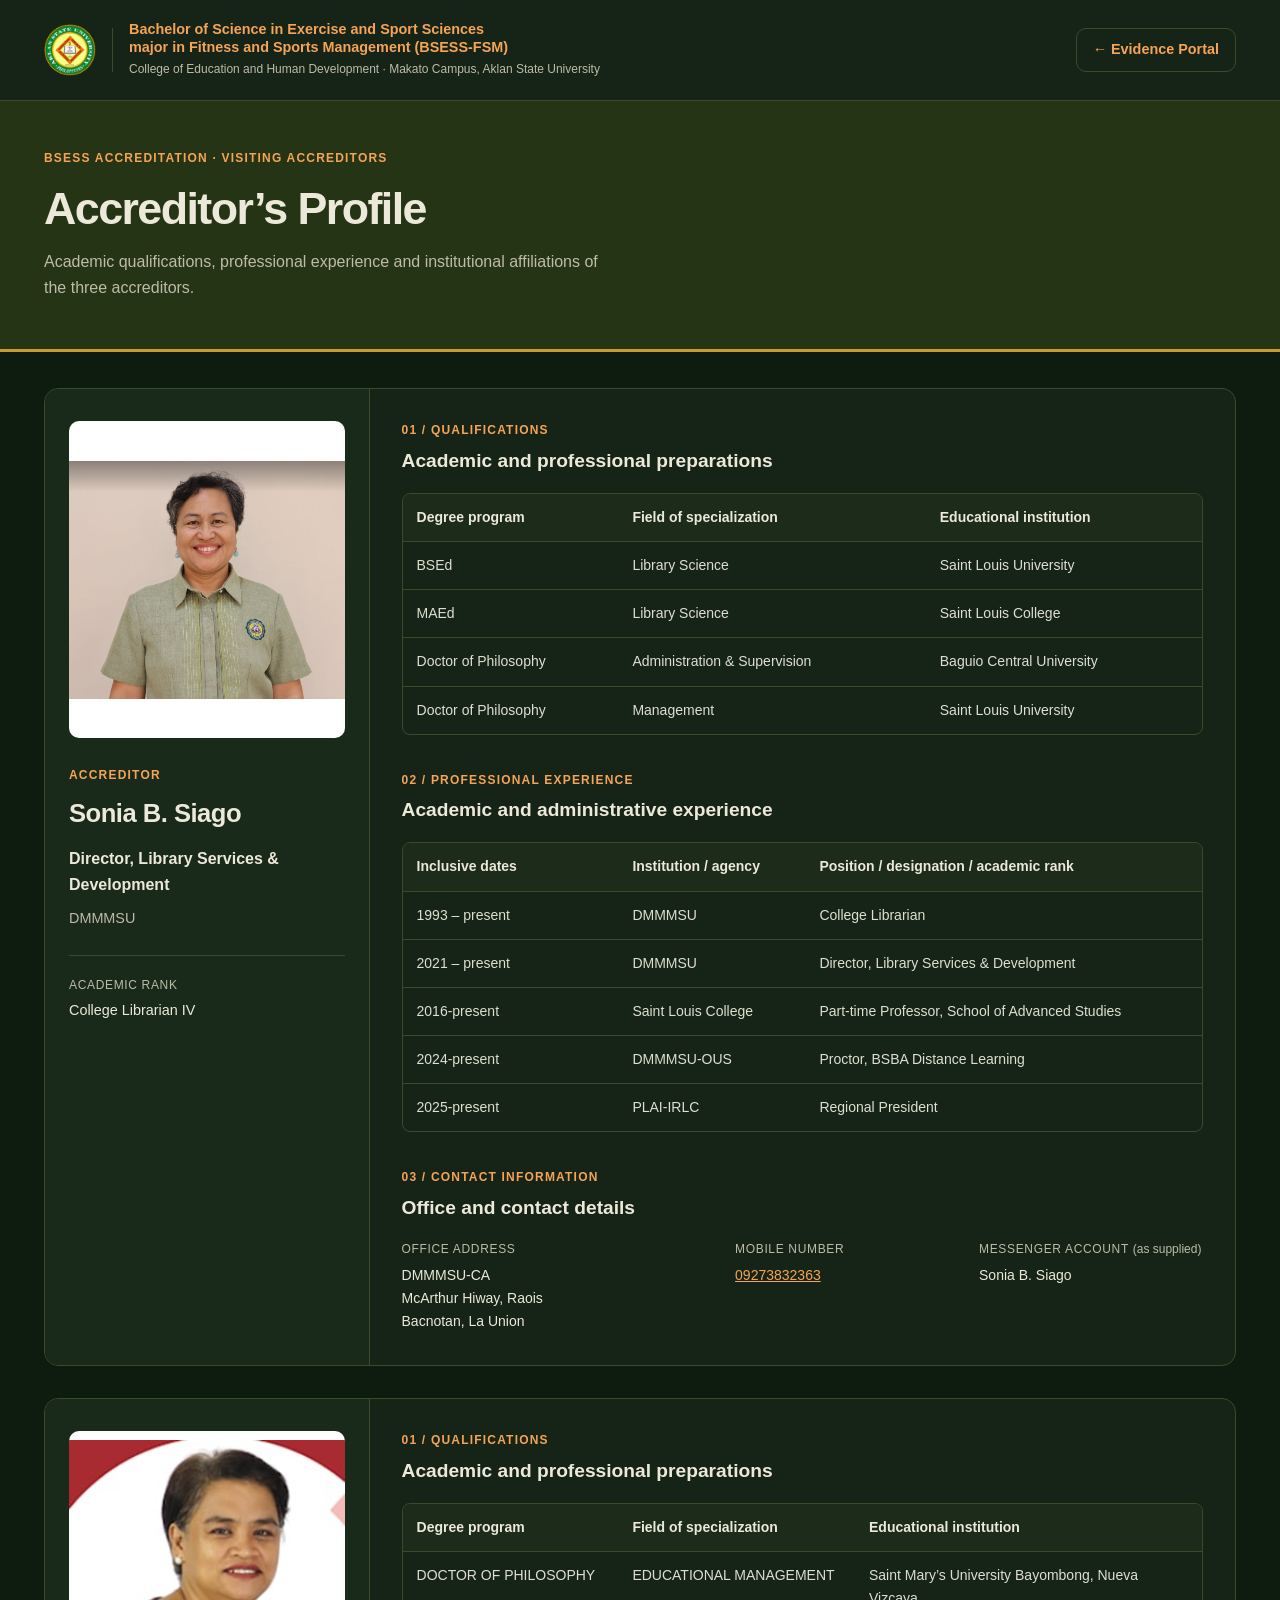
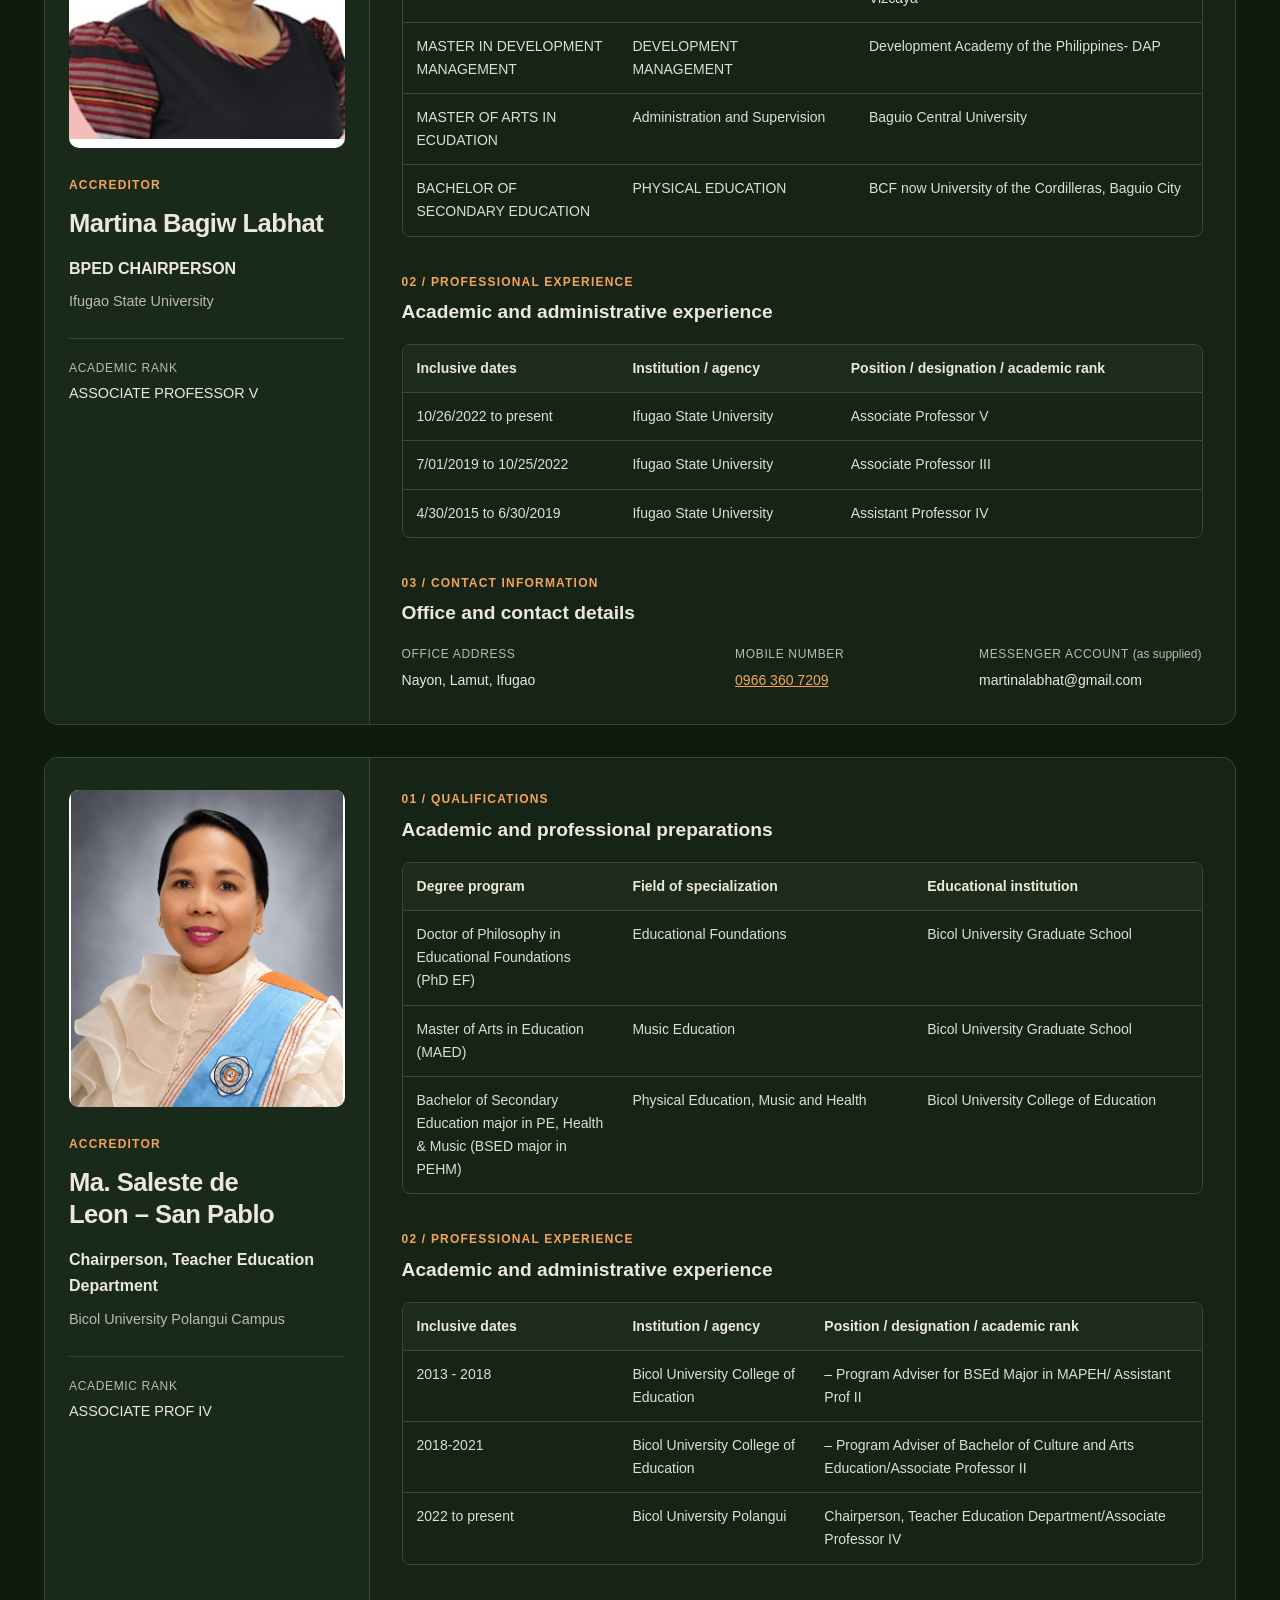
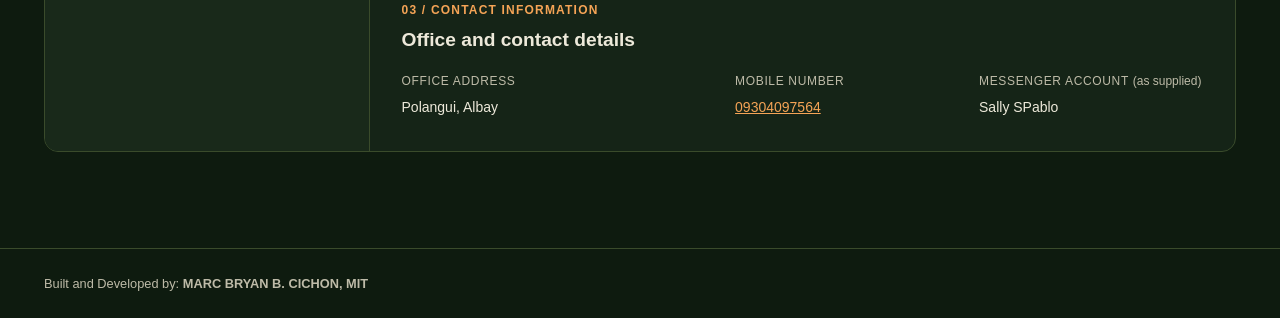
==== accreditors-profile.html @ 6122587c "Added Links and Accreditor's Profile" ====
<!doctype html>
<html lang="en"><head><meta charset="utf-8"><meta name="viewport" content="width=device-width,initial-scale=1"><meta name="color-scheme" content="dark"><meta name="theme-color" content="#152417"><title>Accreditor’s Profile | BSESS Accreditation</title><meta name="description" content="Profiles, qualifications and professional experience of the three accreditors for the BSESS accreditation visit."><style>
:root{color-scheme:dark;--bg:#0e1b0f;--surface:#152417;--surface-2:#1c2b1a;--ink:#ede9da;--muted:#bebba8;--line:#3a4b2b;--orange:#f5a456;--orange-button:#e16a14;--gold:#c99a2e;--radius:14px;--body:'Segoe UI',Arial,sans-serif}
*{box-sizing:border-box}html{scroll-behavior:smooth;scroll-padding-top:24px}body{margin:0;background:var(--bg);color:var(--ink);font-family:var(--body);font-size:16px;line-height:1.65}a{color:var(--orange)}h1,h2,h3,p{margin-top:0}h1,h2,h3{line-height:1.25;text-wrap:balance}img{display:block;max-width:100%}.wrap{width:min(1240px,100%);padding-inline:24px;margin-inline:auto}.skip-link{position:absolute;top:0;left:16px;transform:translateY(-150%);background:var(--surface);padding:12px;z-index:2}.skip-link:focus{transform:none}:focus-visible{outline:3px solid var(--orange);outline-offset:4px}.masthead{background:var(--surface);border-bottom:1px solid var(--line)}.masthead .wrap{padding-block:20px;display:flex;align-items:center;justify-content:space-between;gap:24px}.brand-lockup{display:flex;align-items:center;gap:16px;min-width:0}.brand-lockup picture{display:block;flex:0 0 52px;width:52px;height:52px}.brand-lockup picture img{width:100%;height:100%;object-fit:contain}.divider{height:44px;width:1px;background:var(--line);flex-shrink:0}.brand-text h2{font-size:.9rem;color:var(--orange);margin:0 0 4px;max-width:70ch}.brand-text p{font-size:.75rem;color:var(--muted);margin:0}.masthead-actions{flex-shrink:0}.back{display:inline-flex;align-items:center;min-height:44px;padding:8px 16px;border:1px solid var(--line);border-radius:10px;font-size:.9rem;font-weight:600;text-decoration:none}.back:hover{background:var(--surface-2)}.hero{background:#263416;border-bottom:3px solid var(--gold)}.hero .wrap{padding-block:48px}.eyebrow,.section-index{font-size:.75rem;font-weight:700;letter-spacing:.1em;text-transform:uppercase;color:var(--orange);margin-bottom:12px}h1{font-size:clamp(2rem,4vw,2.8rem);letter-spacing:-.035em;margin-bottom:12px}.hero-description{color:var(--muted);max-width:65ch;margin-bottom:0}.profile-nav{display:flex;gap:12px;flex-wrap:wrap;margin-top:28px}.profile-nav a{display:flex;align-items:center;min-height:44px;padding:8px 16px;border:1px solid #67714b;border-radius:8px;color:var(--ink);text-decoration:none;font-size:.875rem}.profile-nav a:hover{border-color:var(--orange);background:var(--surface)}.directory{padding-block:36px 64px}.accreditor{display:grid;grid-template-columns:minmax(220px, .9fr) minmax(0,2.4fr);gap:0;background:var(--surface);border:1px solid var(--line);border-radius:var(--radius);overflow:hidden;margin-bottom:32px;scroll-margin-top:24px}.identity{padding:32px 24px;background:#19291a;border-right:1px solid var(--line)}.portrait{width:100%;height:auto;aspect-ratio:4/4.6;object-fit:contain;object-position:center;background:#fff;border-radius:10px;margin-bottom:28px}.identity h2{font-size:clamp(1.4rem,2vw,1.8rem);letter-spacing:-.02em;margin-bottom:16px}.position{font-size:1rem;font-weight:600;margin-bottom:8px}.institution{font-size:.9rem;color:var(--muted);margin-bottom:24px}dl{margin:0}dt{font-size:.75rem;text-transform:uppercase;letter-spacing:.055em;color:var(--muted);margin-bottom:4px}dd{margin:0;overflow-wrap:anywhere}.rank{border-top:1px solid var(--line);padding-top:20px}.rank dd{font-size:.9rem}.credentials{padding:32px;min-width:0}.credentials section+section{margin-top:36px}.credentials h3{font-size:1.2rem;margin-bottom:20px}.section-index{font-size:.75rem;margin-bottom:8px}.table-scroll{overflow:auto;border:1px solid var(--line);border-radius:8px}table{border-collapse:collapse;width:100%;font-size:.875rem;min-width:460px}th{text-align:left;background:var(--surface-2);font-weight:600;color:var(--ink)}td,th{padding:12px 14px;vertical-align:top;border-bottom:1px solid var(--line)}tbody tr:last-child td{border-bottom:0}td{color:#dfdfd0}th:first-child{width:27%}.contact dl{display:grid;grid-template-columns:1.4fr 1fr 1fr;gap:20px}.contact dd{font-size:.875rem}.muted{font-size:.75rem;text-transform:none;letter-spacing:normal}.page-footer{border-top:1px solid var(--line);padding-block:24px;color:var(--muted);font-size:.8rem}.page-footer p{margin:0}
@media(max-width:900px){.masthead .wrap{flex-wrap:wrap}.accreditor{grid-template-columns:minmax(200px,.9fr) minmax(0,1.6fr)}.credentials{padding:24px}.contact dl{grid-template-columns:1fr}.identity{padding:24px 20px}}
@media(max-width:650px){.wrap{padding-inline:16px}.brand-lockup{gap:10px}.brand-text h2{font-size:.8rem}.hero .wrap{padding-block:32px}.profile-nav{display:grid;grid-template-columns:1fr}.accreditor{grid-template-columns:1fr}.identity{border-right:none;border-bottom:1px solid var(--line);padding:24px}.portrait{max-width:260px;margin-inline:auto;aspect-ratio:1/1.1}.credentials{padding:24px 16px}.directory{padding-top:24px}.contact dl{gap:16px}}
@media(prefers-reduced-motion:reduce){html{scroll-behavior:auto}}
@media print{body{background:#fff;color:#111}.masthead,.profile-nav,.skip-link{display:none}.hero{background:none;color:#111}.hero-description,.eyebrow,.section-index,dt{color:#444}.accreditor{display:block;background:#fff;border:1px solid #aaa;break-before:page}.identity{background:#fff;color:#111;border:none}.portrait{width:160px;margin-inline:0}.position,.institution,.rank dd,td,th{color:#111}th{background:#eee}.credentials{padding:20px}.table-scroll{overflow:visible}table{min-width:0}.contact dl{display:block}.hero .wrap{padding-block:20px}.directory{padding-top:0}.page-footer{color:#444}}
</style></head><body><a class="skip-link" href="#main-content">Skip to profiles</a><header class="masthead">
  <div class="wrap">
    <div class="brand-lockup">
      <!-- ASU seal — vector mark, fixed aspect, never stretched, no colour filter -->
      <picture>
  <img src="assets/img/asu-seal-208.png"
       alt="Official seal of Aklan State University"
       width="52" height="52"
       fetchpriority="high" decoding="async">
</picture>
      <span class="divider" aria-hidden="true"></span>
      <div class="brand-text">
        <h2>Bachelor of Science in Exercise and Sport Sciences major in Fitness and Sports Management (BSESS-FSM)</h2>
        <p>College of Education and Human Development · Makato Campus, Aklan State University</p>
      </div>
    </div>
    <div class="masthead-actions"><a class="back" href="./bsess.html">← Evidence Portal</a></div>
  </div>
</header>

<main id="main-content"><section class="hero" aria-labelledby="page-title"><div class="wrap"><p class="eyebrow">BSESS Accreditation · Visiting Accreditors</p><h1 id="page-title">Accreditor’s Profile</h1><p class="hero-description">Academic qualifications, professional experience and institutional affiliations of the three accreditors.</p></nav></div></section><div class="directory wrap"><article class="accreditor" id="sonia-siago" aria-labelledby="sonia-siago-name">
  <aside class="identity">
    <img class="portrait" src="[data-uri]" alt="Sonia B. Siago" width="931" height="803" loading="lazy" decoding="async">
    <p class="eyebrow">Accreditor</p><h2 id="sonia-siago-name">Sonia B. Siago</h2>
    <p class="position">Director, Library Services &amp; Development</p><p class="institution">DMMMSU</p>
    <dl class="rank"><dt>Academic rank</dt><dd>College Librarian IV</dd></dl>
  </aside>
  <div class="credentials">
    <section aria-labelledby="sonia-siago-education"><p class="section-index">01 / Qualifications</p><h3 id="sonia-siago-education">Academic and professional preparations</h3><div class="table-scroll" tabindex="0" role="region" aria-label="Degree program table"><table><thead><tr><th scope="col">Degree program</th><th scope="col">Field of specialization</th><th scope="col">Educational institution</th></tr></thead><tbody><tr><td>BSEd</td><td>Library Science</td><td>Saint Louis University</td></tr><tr><td>MAEd</td><td>Library Science</td><td>Saint Louis College</td></tr><tr><td>Doctor of Philosophy</td><td>Administration &amp; Supervision</td><td>Baguio Central University</td></tr><tr><td>Doctor of Philosophy</td><td>Management</td><td>Saint Louis University</td></tr></tbody></table></div></section>
    <section aria-labelledby="sonia-siago-experience"><p class="section-index">02 / Professional experience</p><h3 id="sonia-siago-experience">Academic and administrative experience</h3><div class="table-scroll" tabindex="0" role="region" aria-label="Inclusive dates table"><table><thead><tr><th scope="col">Inclusive dates</th><th scope="col">Institution / agency</th><th scope="col">Position / designation / academic rank</th></tr></thead><tbody><tr><td>1993 – present</td><td>DMMMSU</td><td>College Librarian</td></tr><tr><td>2021 – present</td><td>DMMMSU</td><td>Director, Library Services &amp; Development</td></tr><tr><td>2016-present</td><td>Saint Louis College</td><td>Part-time Professor, School of Advanced Studies</td></tr><tr><td>2024-present</td><td>DMMMSU-OUS</td><td>Proctor, BSBA Distance Learning</td></tr><tr><td>2025-present</td><td>PLAI-IRLC</td><td>Regional President</td></tr></tbody></table></div></section>
    <section class="contact" aria-labelledby="sonia-siago-contact"><p class="section-index">03 / Contact information</p><h3 id="sonia-siago-contact">Office and contact details</h3>
      <dl><div><dt>Office address</dt><dd>DMMMSU-CA<br>McArthur Hiway, Raois<br>Bacnotan, La Union</dd></div><div><dt>Mobile number</dt><dd><a href="tel:09273832363">09273832363</a></dd></div><div><dt>Messenger account <span class="muted">(as supplied)</span></dt><dd>Sonia B. Siago</dd></div></dl>
    </section>
  </div>
</article>
<article class="accreditor" id="martina-labhat" aria-labelledby="martina-labhat-name">
  <aside class="identity">
    <img class="portrait" src="[data-uri]" alt="Martina Bagiw Labhat" width="259" height="281" loading="lazy" decoding="async">
    <p class="eyebrow">Accreditor</p><h2 id="martina-labhat-name">Martina Bagiw Labhat</h2>
    <p class="position">BPED CHAIRPERSON</p><p class="institution">Ifugao State University</p>
    <dl class="rank"><dt>Academic rank</dt><dd>ASSOCIATE PROFESSOR V</dd></dl>
  </aside>
  <div class="credentials">
    <section aria-labelledby="martina-labhat-education"><p class="section-index">01 / Qualifications</p><h3 id="martina-labhat-education">Academic and professional preparations</h3><div class="table-scroll" tabindex="0" role="region" aria-label="Degree program table"><table><thead><tr><th scope="col">Degree program</th><th scope="col">Field of specialization</th><th scope="col">Educational institution</th></tr></thead><tbody><tr><td>DOCTOR OF PHILOSOPHY</td><td>EDUCATIONAL MANAGEMENT</td><td>Saint Mary’s University Bayombong, Nueva Vizcaya</td></tr><tr><td>MASTER IN DEVELOPMENT MANAGEMENT</td><td>DEVELOPMENT MANAGEMENT</td><td>Development Academy of the Philippines- DAP</td></tr><tr><td>MASTER OF ARTS IN ECUDATION</td><td>Administration and Supervision</td><td>Baguio Central University</td></tr><tr><td>BACHELOR OF SECONDARY EDUCATION</td><td>PHYSICAL EDUCATION</td><td>BCF now University of the Cordilleras, Baguio City</td></tr></tbody></table></div></section>
    <section aria-labelledby="martina-labhat-experience"><p class="section-index">02 / Professional experience</p><h3 id="martina-labhat-experience">Academic and administrative experience</h3><div class="table-scroll" tabindex="0" role="region" aria-label="Inclusive dates table"><table><thead><tr><th scope="col">Inclusive dates</th><th scope="col">Institution / agency</th><th scope="col">Position / designation / academic rank</th></tr></thead><tbody><tr><td>10/26/2022 to present</td><td>Ifugao State University</td><td>Associate Professor V</td></tr><tr><td>7/01/2019 to 10/25/2022</td><td>Ifugao State University</td><td>Associate Professor III</td></tr><tr><td>4/30/2015 to 6/30/2019</td><td>Ifugao State University</td><td>Assistant Professor IV</td></tr></tbody></table></div></section>
    <section class="contact" aria-labelledby="martina-labhat-contact"><p class="section-index">03 / Contact information</p><h3 id="martina-labhat-contact">Office and contact details</h3>
      <dl><div><dt>Office address</dt><dd>Nayon, Lamut, Ifugao</dd></div><div><dt>Mobile number</dt><dd><a href="tel:09663607209">0966 360 7209</a></dd></div><div><dt>Messenger account <span class="muted">(as supplied)</span></dt><dd>martinalabhat@gmail.com</dd></div></dl>
    </section>
  </div>
</article>
<article class="accreditor" id="saleste-san-pablo" aria-labelledby="saleste-san-pablo-name">
  <aside class="identity">
    <img class="portrait" src="[data-uri]" alt="Ma. Saleste de Leon – San Pablo" width="611" height="713" loading="lazy" decoding="async">
    <p class="eyebrow">Accreditor</p><h2 id="saleste-san-pablo-name">Ma. Saleste de Leon – San Pablo</h2>
    <p class="position">Chairperson, Teacher Education Department</p><p class="institution">Bicol University Polangui Campus</p>
    <dl class="rank"><dt>Academic rank</dt><dd>ASSOCIATE PROF IV</dd></dl>
  </aside>
  <div class="credentials">
    <section aria-labelledby="saleste-san-pablo-education"><p class="section-index">01 / Qualifications</p><h3 id="saleste-san-pablo-education">Academic and professional preparations</h3><div class="table-scroll" tabindex="0" role="region" aria-label="Degree program table"><table><thead><tr><th scope="col">Degree program</th><th scope="col">Field of specialization</th><th scope="col">Educational institution</th></tr></thead><tbody><tr><td>Doctor of Philosophy in Educational Foundations (PhD EF)</td><td>Educational Foundations</td><td>Bicol University Graduate School</td></tr><tr><td>Master of Arts in Education (MAED)</td><td>Music Education</td><td>Bicol University Graduate School</td></tr><tr><td>Bachelor of Secondary Education major in PE, Health &amp; Music (BSED major in PEHM)</td><td>Physical Education, Music and Health</td><td>Bicol University College of Education</td></tr></tbody></table></div></section>
    <section aria-labelledby="saleste-san-pablo-experience"><p class="section-index">02 / Professional experience</p><h3 id="saleste-san-pablo-experience">Academic and administrative experience</h3><div class="table-scroll" tabindex="0" role="region" aria-label="Inclusive dates table"><table><thead><tr><th scope="col">Inclusive dates</th><th scope="col">Institution / agency</th><th scope="col">Position / designation / academic rank</th></tr></thead><tbody><tr><td>2013 - 2018</td><td>Bicol University College of Education</td><td>– Program Adviser for BSEd Major in MAPEH/ Assistant Prof II</td></tr><tr><td>2018-2021</td><td>Bicol University College of Education</td><td>– Program Adviser of Bachelor of Culture and Arts Education/Associate Professor II</td></tr><tr><td>2022 to present</td><td>Bicol University Polangui</td><td>Chairperson, Teacher Education Department/Associate Professor IV</td></tr></tbody></table></div></section>
    <section class="contact" aria-labelledby="saleste-san-pablo-contact"><p class="section-index">03 / Contact information</p><h3 id="saleste-san-pablo-contact">Office and contact details</h3>
      <dl><div><dt>Office address</dt><dd>Polangui, Albay</dd></div><div><dt>Mobile number</dt><dd><a href="tel:09304097564">09304097564</a></dd></div><div><dt>Messenger account <span class="muted">(as supplied)</span></dt><dd>Sally SPablo</dd></div></dl>
    </section>
  </div>
</article></div></main><footer class="page-footer"><div class="wrap"><p>Built and Developed by: <strong>MARC BRYAN B. CICHON, MIT</strong></p></div></footer></body></html>
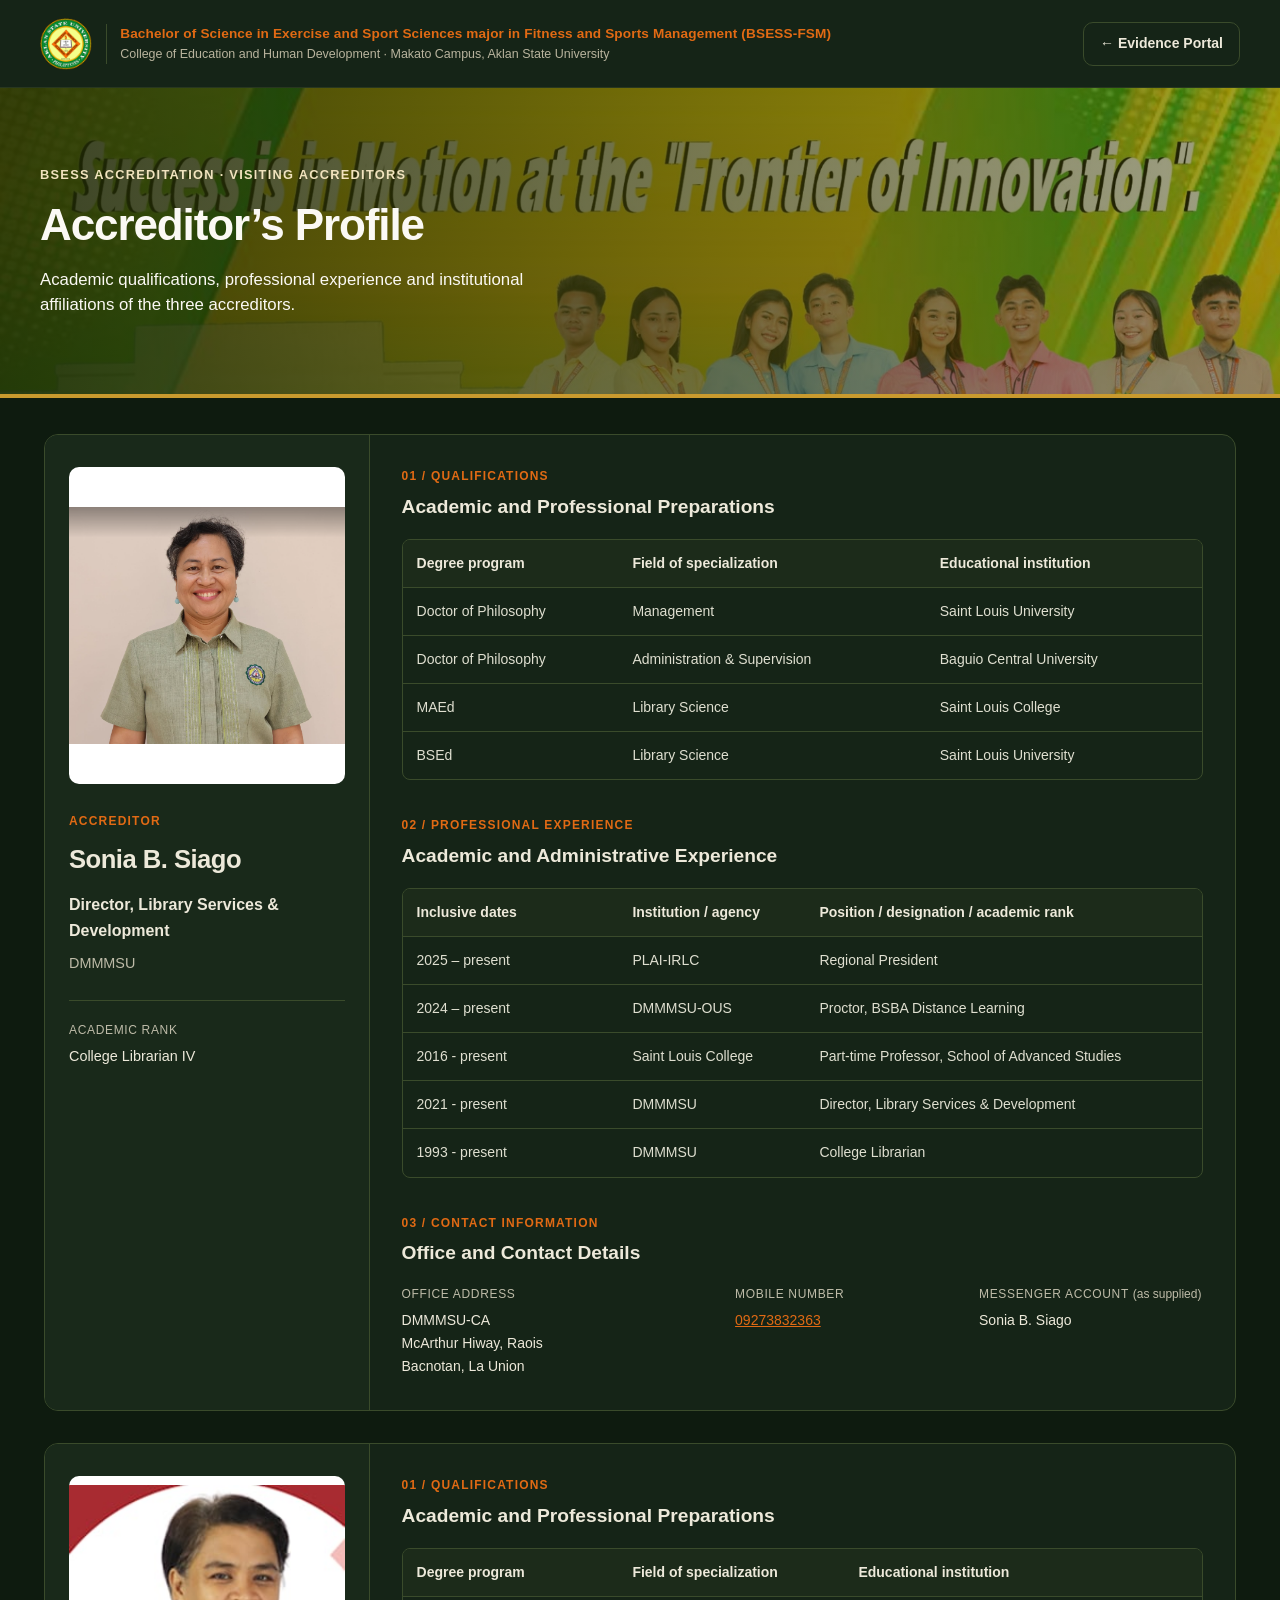
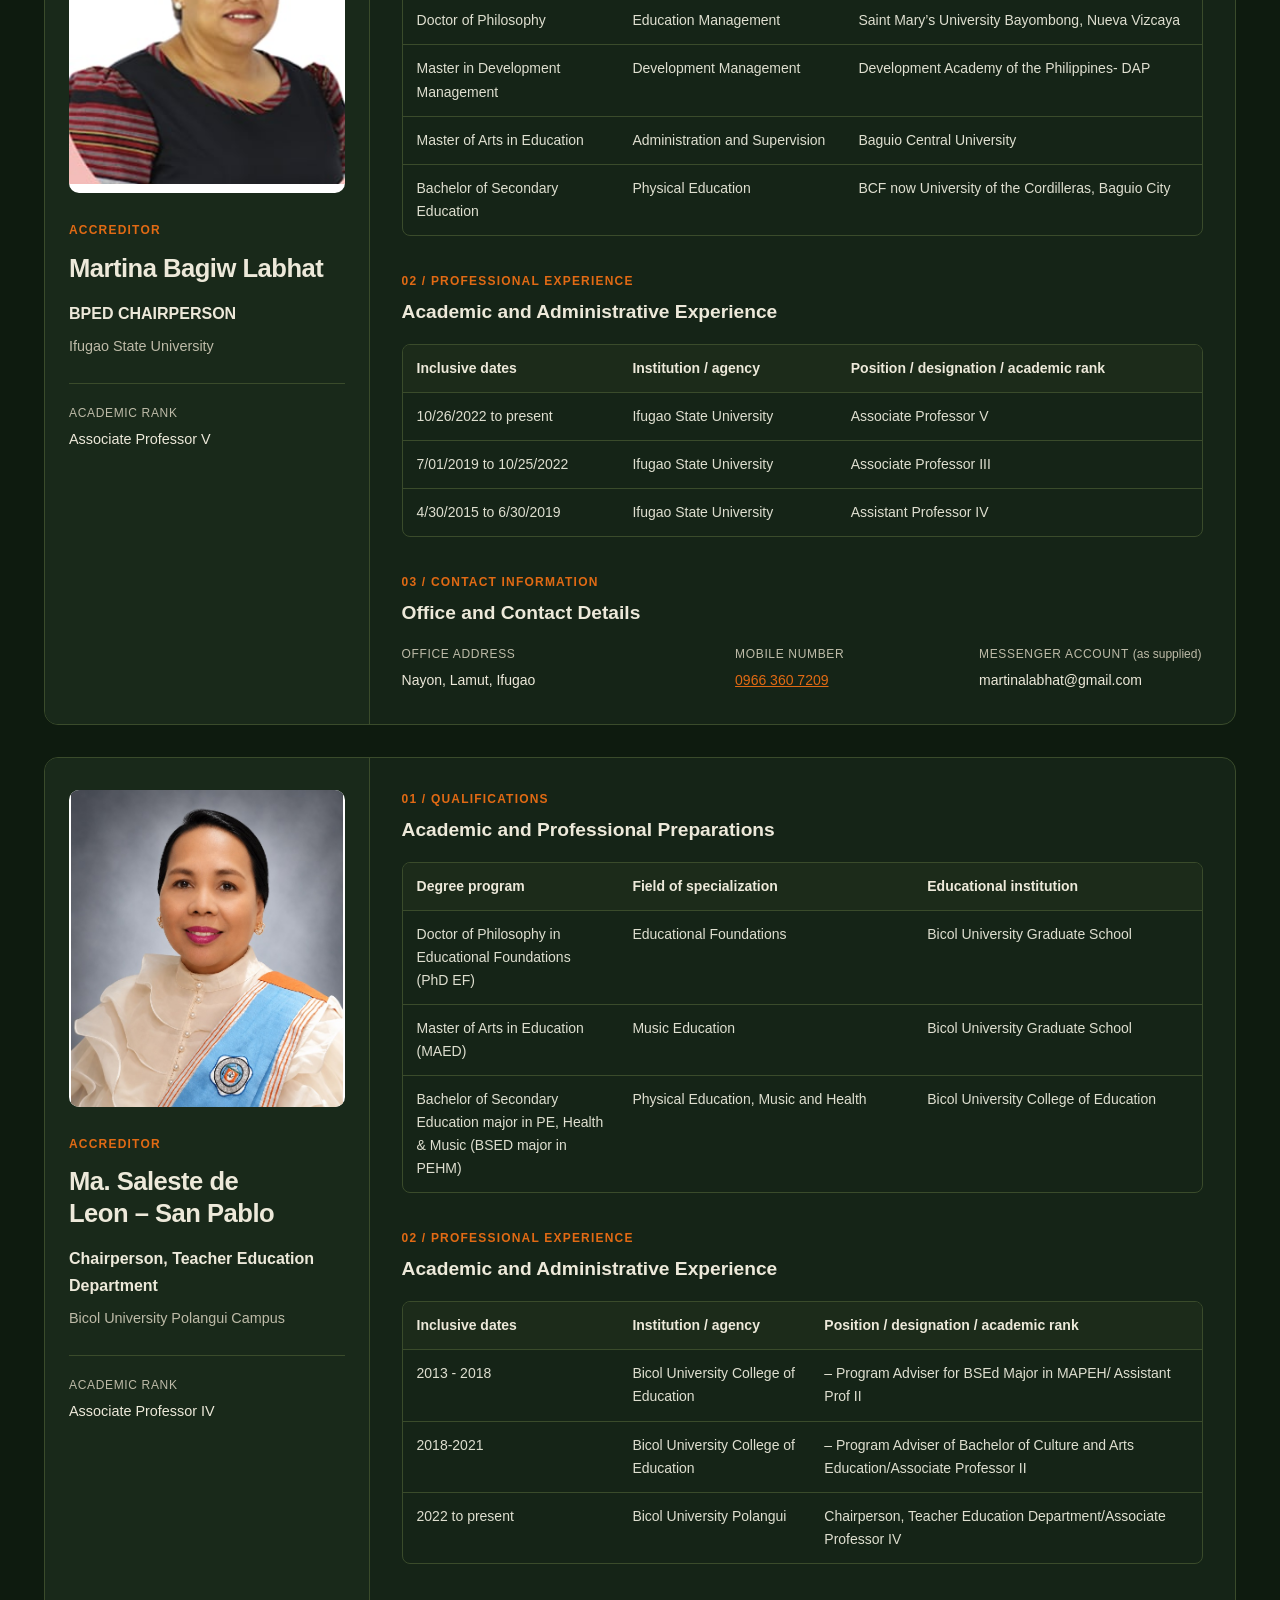
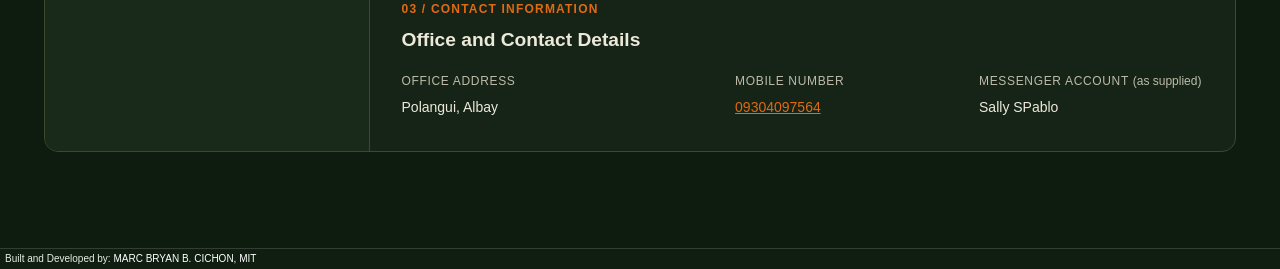
==== commit ce6118ad: "Edited Profiles and other" ====
--- a/accreditors-profile.html
+++ b/accreditors-profile.html
@@ -1,73 +1,1337 @@
-<!doctype html>
-<html lang="en"><head><meta charset="utf-8"><meta name="viewport" content="width=device-width,initial-scale=1"><meta name="color-scheme" content="dark"><meta name="theme-color" content="#152417"><title>Accreditor’s Profile | BSESS Accreditation</title><meta name="description" content="Profiles, qualifications and professional experience of the three accreditors for the BSESS accreditation visit."><style>
-:root{color-scheme:dark;--bg:#0e1b0f;--surface:#152417;--surface-2:#1c2b1a;--ink:#ede9da;--muted:#bebba8;--line:#3a4b2b;--orange:#f5a456;--orange-button:#e16a14;--gold:#c99a2e;--radius:14px;--body:'Segoe UI',Arial,sans-serif}
-*{box-sizing:border-box}html{scroll-behavior:smooth;scroll-padding-top:24px}body{margin:0;background:var(--bg);color:var(--ink);font-family:var(--body);font-size:16px;line-height:1.65}a{color:var(--orange)}h1,h2,h3,p{margin-top:0}h1,h2,h3{line-height:1.25;text-wrap:balance}img{display:block;max-width:100%}.wrap{width:min(1240px,100%);padding-inline:24px;margin-inline:auto}.skip-link{position:absolute;top:0;left:16px;transform:translateY(-150%);background:var(--surface);padding:12px;z-index:2}.skip-link:focus{transform:none}:focus-visible{outline:3px solid var(--orange);outline-offset:4px}.masthead{background:var(--surface);border-bottom:1px solid var(--line)}.masthead .wrap{padding-block:20px;display:flex;align-items:center;justify-content:space-between;gap:24px}.brand-lockup{display:flex;align-items:center;gap:16px;min-width:0}.brand-lockup picture{display:block;flex:0 0 52px;width:52px;height:52px}.brand-lockup picture img{width:100%;height:100%;object-fit:contain}.divider{height:44px;width:1px;background:var(--line);flex-shrink:0}.brand-text h2{font-size:.9rem;color:var(--orange);margin:0 0 4px;max-width:70ch}.brand-text p{font-size:.75rem;color:var(--muted);margin:0}.masthead-actions{flex-shrink:0}.back{display:inline-flex;align-items:center;min-height:44px;padding:8px 16px;border:1px solid var(--line);border-radius:10px;font-size:.9rem;font-weight:600;text-decoration:none}.back:hover{background:var(--surface-2)}.hero{background:#263416;border-bottom:3px solid var(--gold)}.hero .wrap{padding-block:48px}.eyebrow,.section-index{font-size:.75rem;font-weight:700;letter-spacing:.1em;text-transform:uppercase;color:var(--orange);margin-bottom:12px}h1{font-size:clamp(2rem,4vw,2.8rem);letter-spacing:-.035em;margin-bottom:12px}.hero-description{color:var(--muted);max-width:65ch;margin-bottom:0}.profile-nav{display:flex;gap:12px;flex-wrap:wrap;margin-top:28px}.profile-nav a{display:flex;align-items:center;min-height:44px;padding:8px 16px;border:1px solid #67714b;border-radius:8px;color:var(--ink);text-decoration:none;font-size:.875rem}.profile-nav a:hover{border-color:var(--orange);background:var(--surface)}.directory{padding-block:36px 64px}.accreditor{display:grid;grid-template-columns:minmax(220px, .9fr) minmax(0,2.4fr);gap:0;background:var(--surface);border:1px solid var(--line);border-radius:var(--radius);overflow:hidden;margin-bottom:32px;scroll-margin-top:24px}.identity{padding:32px 24px;background:#19291a;border-right:1px solid var(--line)}.portrait{width:100%;height:auto;aspect-ratio:4/4.6;object-fit:contain;object-position:center;background:#fff;border-radius:10px;margin-bottom:28px}.identity h2{font-size:clamp(1.4rem,2vw,1.8rem);letter-spacing:-.02em;margin-bottom:16px}.position{font-size:1rem;font-weight:600;margin-bottom:8px}.institution{font-size:.9rem;color:var(--muted);margin-bottom:24px}dl{margin:0}dt{font-size:.75rem;text-transform:uppercase;letter-spacing:.055em;color:var(--muted);margin-bottom:4px}dd{margin:0;overflow-wrap:anywhere}.rank{border-top:1px solid var(--line);padding-top:20px}.rank dd{font-size:.9rem}.credentials{padding:32px;min-width:0}.credentials section+section{margin-top:36px}.credentials h3{font-size:1.2rem;margin-bottom:20px}.section-index{font-size:.75rem;margin-bottom:8px}.table-scroll{overflow:auto;border:1px solid var(--line);border-radius:8px}table{border-collapse:collapse;width:100%;font-size:.875rem;min-width:460px}th{text-align:left;background:var(--surface-2);font-weight:600;color:var(--ink)}td,th{padding:12px 14px;vertical-align:top;border-bottom:1px solid var(--line)}tbody tr:last-child td{border-bottom:0}td{color:#dfdfd0}th:first-child{width:27%}.contact dl{display:grid;grid-template-columns:1.4fr 1fr 1fr;gap:20px}.contact dd{font-size:.875rem}.muted{font-size:.75rem;text-transform:none;letter-spacing:normal}.page-footer{border-top:1px solid var(--line);padding-block:24px;color:var(--muted);font-size:.8rem}.page-footer p{margin:0}
-@media(max-width:900px){.masthead .wrap{flex-wrap:wrap}.accreditor{grid-template-columns:minmax(200px,.9fr) minmax(0,1.6fr)}.credentials{padding:24px}.contact dl{grid-template-columns:1fr}.identity{padding:24px 20px}}
-@media(max-width:650px){.wrap{padding-inline:16px}.brand-lockup{gap:10px}.brand-text h2{font-size:.8rem}.hero .wrap{padding-block:32px}.profile-nav{display:grid;grid-template-columns:1fr}.accreditor{grid-template-columns:1fr}.identity{border-right:none;border-bottom:1px solid var(--line);padding:24px}.portrait{max-width:260px;margin-inline:auto;aspect-ratio:1/1.1}.credentials{padding:24px 16px}.directory{padding-top:24px}.contact dl{gap:16px}}
-@media(prefers-reduced-motion:reduce){html{scroll-behavior:auto}}
-@media print{body{background:#fff;color:#111}.masthead,.profile-nav,.skip-link{display:none}.hero{background:none;color:#111}.hero-description,.eyebrow,.section-index,dt{color:#444}.accreditor{display:block;background:#fff;border:1px solid #aaa;break-before:page}.identity{background:#fff;color:#111;border:none}.portrait{width:160px;margin-inline:0}.position,.institution,.rank dd,td,th{color:#111}th{background:#eee}.credentials{padding:20px}.table-scroll{overflow:visible}table{min-width:0}.contact dl{display:block}.hero .wrap{padding-block:20px}.directory{padding-top:0}.page-footer{color:#444}}
-</style></head><body><a class="skip-link" href="#main-content">Skip to profiles</a><header class="masthead">
-  <div class="wrap">
+<!DOCTYPE html>
+<html lang="en">
+ <head>
+  <meta charset="utf-8"/>
+  <meta content="width=device-width,initial-scale=1" name="viewport"/>
+  <meta content="dark" name="color-scheme"/>
+  <meta content="#152417" name="theme-color"/>
+  <title>
+   Accreditor’s Profile | BSESS Accreditation
+  </title>
+  <meta content="Profiles, qualifications and professional experience of the three accreditors for the BSESS accreditation visit." name="description"/>
+  <style>
+   :root {
+  color-scheme: dark;
+  --bg: #0e1b0f;
+  --surface: #152417;
+  --surface-2: #1c2b1a;
+  --ink: #ede9da;
+  --muted: #bebba8;
+  --line: #3a4b2b;
+  --orange: #e16a14;
+  --orange-button: #e16a14;
+  --gold: #c99a2e;
+  --radius: 14px;
+  --body: "Segoe UI",Arial,sans-serif;
+}
+* {
+  box-sizing: border-box;
+}
+html {
+  scroll-behavior: smooth;
+  scroll-padding-top: 24px;
+}
+body {
+  margin: 0;
+  background: var(--bg);
+  color: var(--ink);
+  font-family: var(--body);
+  font-size: 16px;
+  line-height: 1.65;
+}
+a {
+  color: var(--orange);
+}
+h1,h2,h3,p {
+  margin-top: 0;
+}
+h1,h2,h3 {
+  line-height: 1.25;
+  text-wrap: balance;
+}
+img {
+  display: block;
+  max-width: 100%;
+}
+.wrap {
+  width: min(1240px,100%);
+  padding-inline: 24px;
+  margin-inline: auto;
+}
+.skip-link {
+  position: absolute;
+  top: 0;
+  left: 16px;
+  transform: translateY(-150%);
+  background: var(--surface);
+  padding: 12px;
+  z-index: 2;
+}
+.skip-link:focus {
+  transform: none;
+}
+:focus-visible {
+  outline: 3px solid var(--orange);
+  outline-offset: 4px;
+}
+.masthead {
+  background: var(--surface);
+  border-bottom: 1px solid var(--line);
+}
+.masthead .wrap {
+  padding-block: 20px;
+  display: flex;
+  align-items: center;
+  justify-content: space-between;
+  gap: 24px;
+}
+.brand-lockup {
+  display: flex;
+  align-items: center;
+  gap: 16px;
+  min-width: 0;
+}
+.brand-lockup picture {
+  display: block;
+  flex: 0 0 52px;
+  width: 52px;
+  height: 52px;
+}
+.brand-lockup picture img {
+  width: 100%;
+  height: 100%;
+  object-fit: contain;
+}
+.divider {
+  height: 44px;
+  width: 1px;
+  background: var(--line);
+  flex-shrink: 0;
+}
+.brand-text h2 {
+  font-size: 1rem;
+  color: var(--orange);
+  margin: 0 0 4px;
+  max-width: 70ch;
+}
+.brand-text p {
+  font-size: .75rem;
+  color: var(--muted);
+  margin: 0;
+}
+.masthead-actions {
+  flex-shrink: 0;
+}
+.back {
+  display: inline-flex;
+  align-items: center;
+  min-height: 44px;
+  padding: 8px 16px;
+  border: 1px solid var(--line);
+  border-radius: 10px;
+  font-size: .9rem;
+  font-weight: 600;
+  text-decoration: none;
+}
+.back:hover {
+  background: var(--surface-2);
+}
+.hero {
+  background: #263416;
+  border-bottom: 3px solid var(--gold);
+}
+.hero .wrap {
+  padding-block: 48px;
+}
+.eyebrow,.section-index {
+  font-size: .75rem;
+  font-weight: 700;
+  letter-spacing: .1em;
+  text-transform: uppercase;
+  color: var(--orange);
+  margin-bottom: 12px;
+}
+h1 {
+  font-size: clamp(2rem,4vw,2.8rem);
+  letter-spacing: -.035em;
+  margin-bottom: 12px;
+}
+.hero-description {
+  color: var(--muted);
+  max-width: 65ch;
+  margin-bottom: 0;
+}
+.profile-nav {
+  display: flex;
+  gap: 12px;
+  flex-wrap: wrap;
+  margin-top: 28px;
+}
+.profile-nav a {
+  display: flex;
+  align-items: center;
+  min-height: 44px;
+  padding: 8px 16px;
+  border: 1px solid #67714b;
+  border-radius: 8px;
+  color: var(--ink);
+  text-decoration: none;
+  font-size: .875rem;
+}
+.profile-nav a:hover {
+  border-color: var(--orange);
+  background: var(--surface);
+}
+.directory {
+  padding-block: 36px 64px;
+}
+.accreditor {
+  display: grid;
+  grid-template-columns: minmax(220px, .9fr) minmax(0,2.4fr);
+  gap: 0;
+  background: var(--surface);
+  border: 1px solid var(--line);
+  border-radius: var(--radius);
+  overflow: hidden;
+  margin-bottom: 32px;
+  scroll-margin-top: 24px;
+}
+.identity {
+  padding: 32px 24px;
+  background: #19291a;
+  border-right: 1px solid var(--line);
+}
+.portrait {
+  width: 100%;
+  height: auto;
+  aspect-ratio: 4/4.6;
+  object-fit: contain;
+  object-position: center;
+  background: #fff;
+  border-radius: 10px;
+  margin-bottom: 28px;
+}
+.identity h2 {
+  font-size: clamp(1.4rem,2vw,1.8rem);
+  letter-spacing: -.02em;
+  margin-bottom: 16px;
+}
+.position {
+  font-size: 1rem;
+  font-weight: 600;
+  margin-bottom: 8px;
+}
+.institution {
+  font-size: .9rem;
+  color: var(--muted);
+  margin-bottom: 24px;
+}
+dl {
+  margin: 0;
+}
+dt {
+  font-size: .75rem;
+  text-transform: uppercase;
+  letter-spacing: .055em;
+  color: var(--muted);
+  margin-bottom: 4px;
+}
+dd {
+  margin: 0;
+  overflow-wrap: anywhere;
+}
+.rank {
+  border-top: 1px solid var(--line);
+  padding-top: 20px;
+}
+.rank dd {
+  font-size: .9rem;
+}
+.credentials {
+  padding: 32px;
+  min-width: 0;
+}
+.credentials section+section {
+  margin-top: 36px;
+}
+.credentials h3 {
+  font-size: 1.2rem;
+  margin-bottom: 20px;
+}
+.section-index {
+  font-size: .75rem;
+  margin-bottom: 8px;
+}
+.table-scroll {
+  overflow: auto;
+  border: 1px solid var(--line);
+  border-radius: 8px;
+}
+table {
+  border-collapse: collapse;
+  width: 100%;
+  font-size: .875rem;
+  min-width: 460px;
+}
+th {
+  text-align: left;
+  background: var(--surface-2);
+  font-weight: 600;
+  color: var(--ink);
+}
+td,th {
+  padding: 12px 14px;
+  vertical-align: top;
+  border-bottom: 1px solid var(--line);
+}
+tbody tr:last-child td {
+  border-bottom: 0;
+}
+td {
+  color: #dfdfd0;
+}
+th:first-child {
+  width: 27%;
+}
+.contact dl {
+  display: grid;
+  grid-template-columns: 1.4fr 1fr 1fr;
+  gap: 20px;
+}
+.contact dd {
+  font-size: .875rem;
+}
+.muted {
+  font-size: .75rem;
+  text-transform: none;
+  letter-spacing: normal;
+}
+.page-footer {
+  border-top: 1px solid var(--line);
+  padding-block: 24px;
+  color: var(--muted);
+  font-size: .8rem;
+}
+.page-footer p {
+  margin: 0;
+}
+@media (max-width:900px) {
+  .masthead .wrap {
+    flex-wrap: wrap;
+  }
+  .accreditor {
+    grid-template-columns: minmax(200px,.9fr) minmax(0,1.6fr);
+  }
+  .credentials {
+    padding: 24px;
+  }
+  .contact dl {
+    grid-template-columns: 1fr;
+  }
+  .identity {
+    padding: 24px 20px;
+  }
+}
+@media (max-width:650px) {
+  .wrap {
+    padding-inline: 16px;
+  }
+  .brand-lockup {
+    gap: 10px;
+  }
+  .brand-text h2 {
+    font-size: .8rem;
+  }
+  .hero .wrap {
+    padding-block: 32px;
+  }
+  .profile-nav {
+    display: grid;
+    grid-template-columns: 1fr;
+  }
+  .accreditor {
+    grid-template-columns: 1fr;
+  }
+  .identity {
+    border-right: none;
+    border-bottom: 1px solid var(--line);
+    padding: 24px;
+  }
+  .portrait {
+    max-width: 260px;
+    margin-inline: auto;
+    aspect-ratio: 1/1.1;
+  }
+  .credentials {
+    padding: 24px 16px;
+  }
+  .directory {
+    padding-top: 24px;
+  }
+  .contact dl {
+    gap: 16px;
+  }
+}
+@media (prefers-reduced-motion:reduce) {
+  html {
+    scroll-behavior: auto;
+  }
+}
+@media print {
+  body {
+    background: #fff;
+    color: #111;
+  }
+  .masthead,.profile-nav,.skip-link {
+    display: none;
+  }
+  .hero {
+    background: none;
+    color: #111;
+  }
+  .hero-description,.eyebrow,.section-index,dt {
+    color: #444;
+  }
+  .accreditor {
+    display: block;
+    background: #fff;
+    border: 1px solid #aaa;
+    break-before: page;
+  }
+  .identity {
+    background: #fff;
+    color: #111;
+    border: none;
+  }
+  .portrait {
+    width: 160px;
+    margin-inline: 0;
+  }
+  .position,.institution,.rank dd,td,th {
+    color: #111;
+  }
+  th {
+    background: #eee;
+  }
+  .credentials {
+    padding: 20px;
+  }
+  .table-scroll {
+    overflow: visible;
+  }
+  table {
+    min-width: 0;
+  }
+  .contact dl {
+    display: block;
+  }
+  .hero .wrap {
+    padding-block: 20px;
+  }
+  .directory {
+    padding-top: 0;
+  }
+  .page-footer {
+    color: #444;
+  }
+}
+/* Match the workforce banner and developer-credit footer. */
+.hero {
+  position: relative;
+  background-color: #4B4C07;
+  background-image: linear-gradient(90deg,rgba(30,40,5,.88),rgba(62,63,7,.70) 55%,rgba(62,63,7,.48)),url("[data-uri]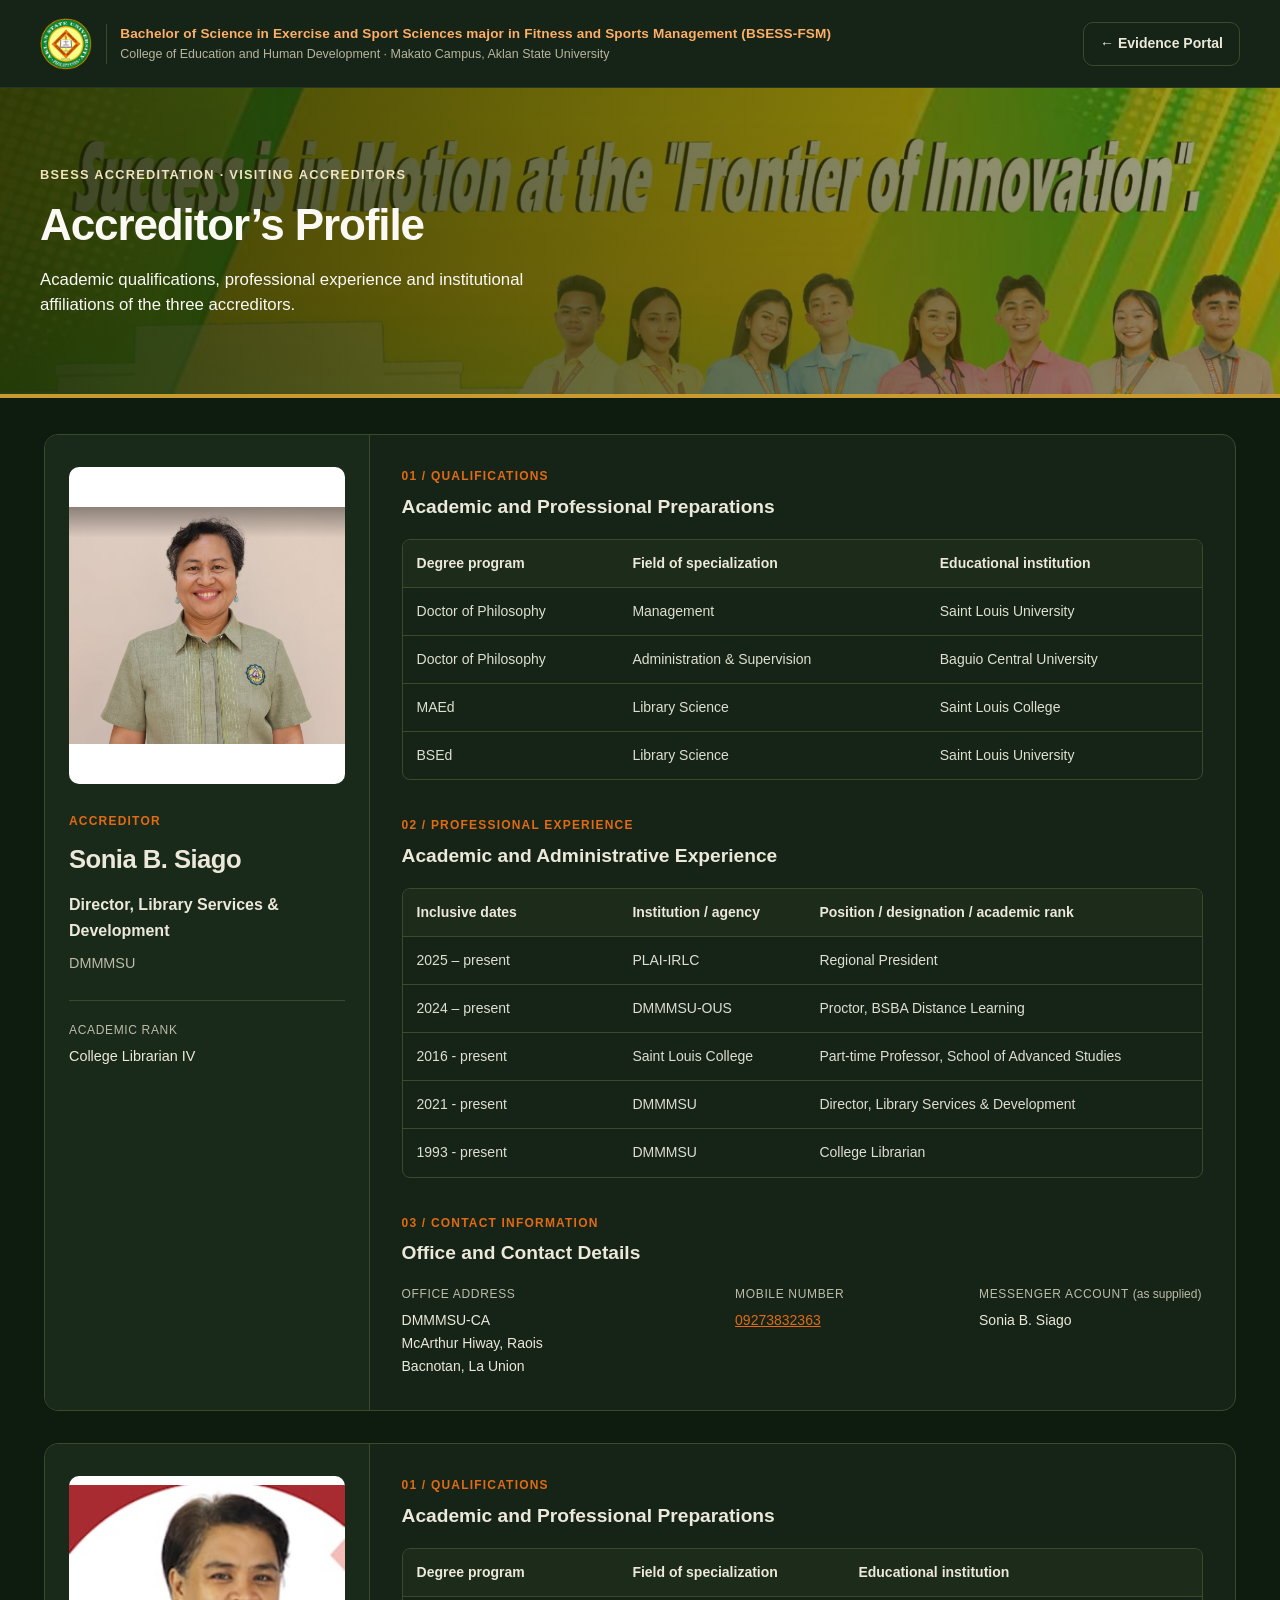
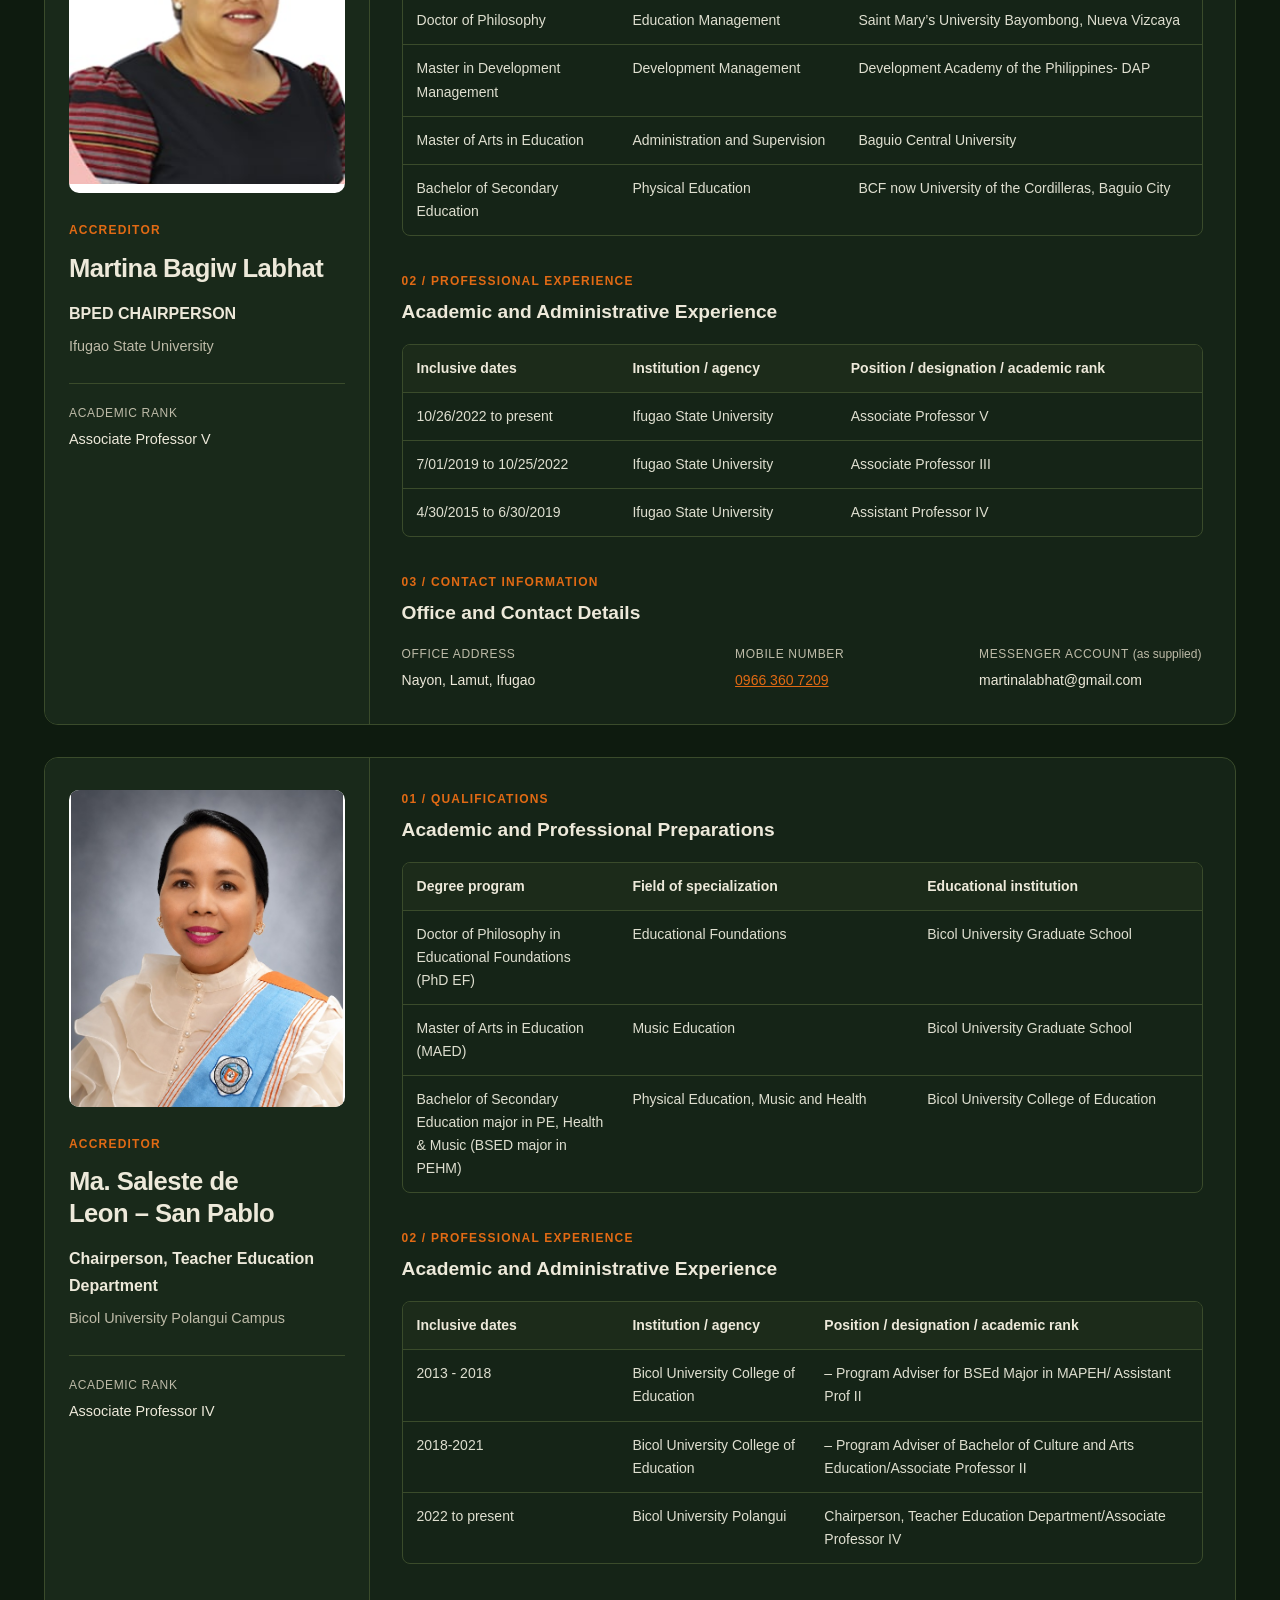
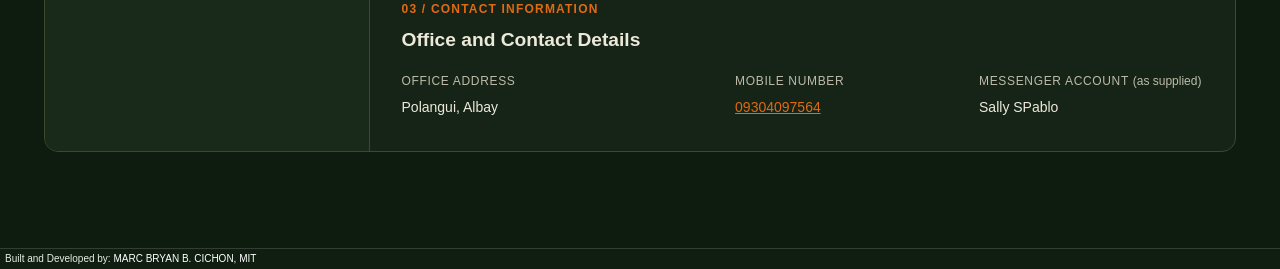
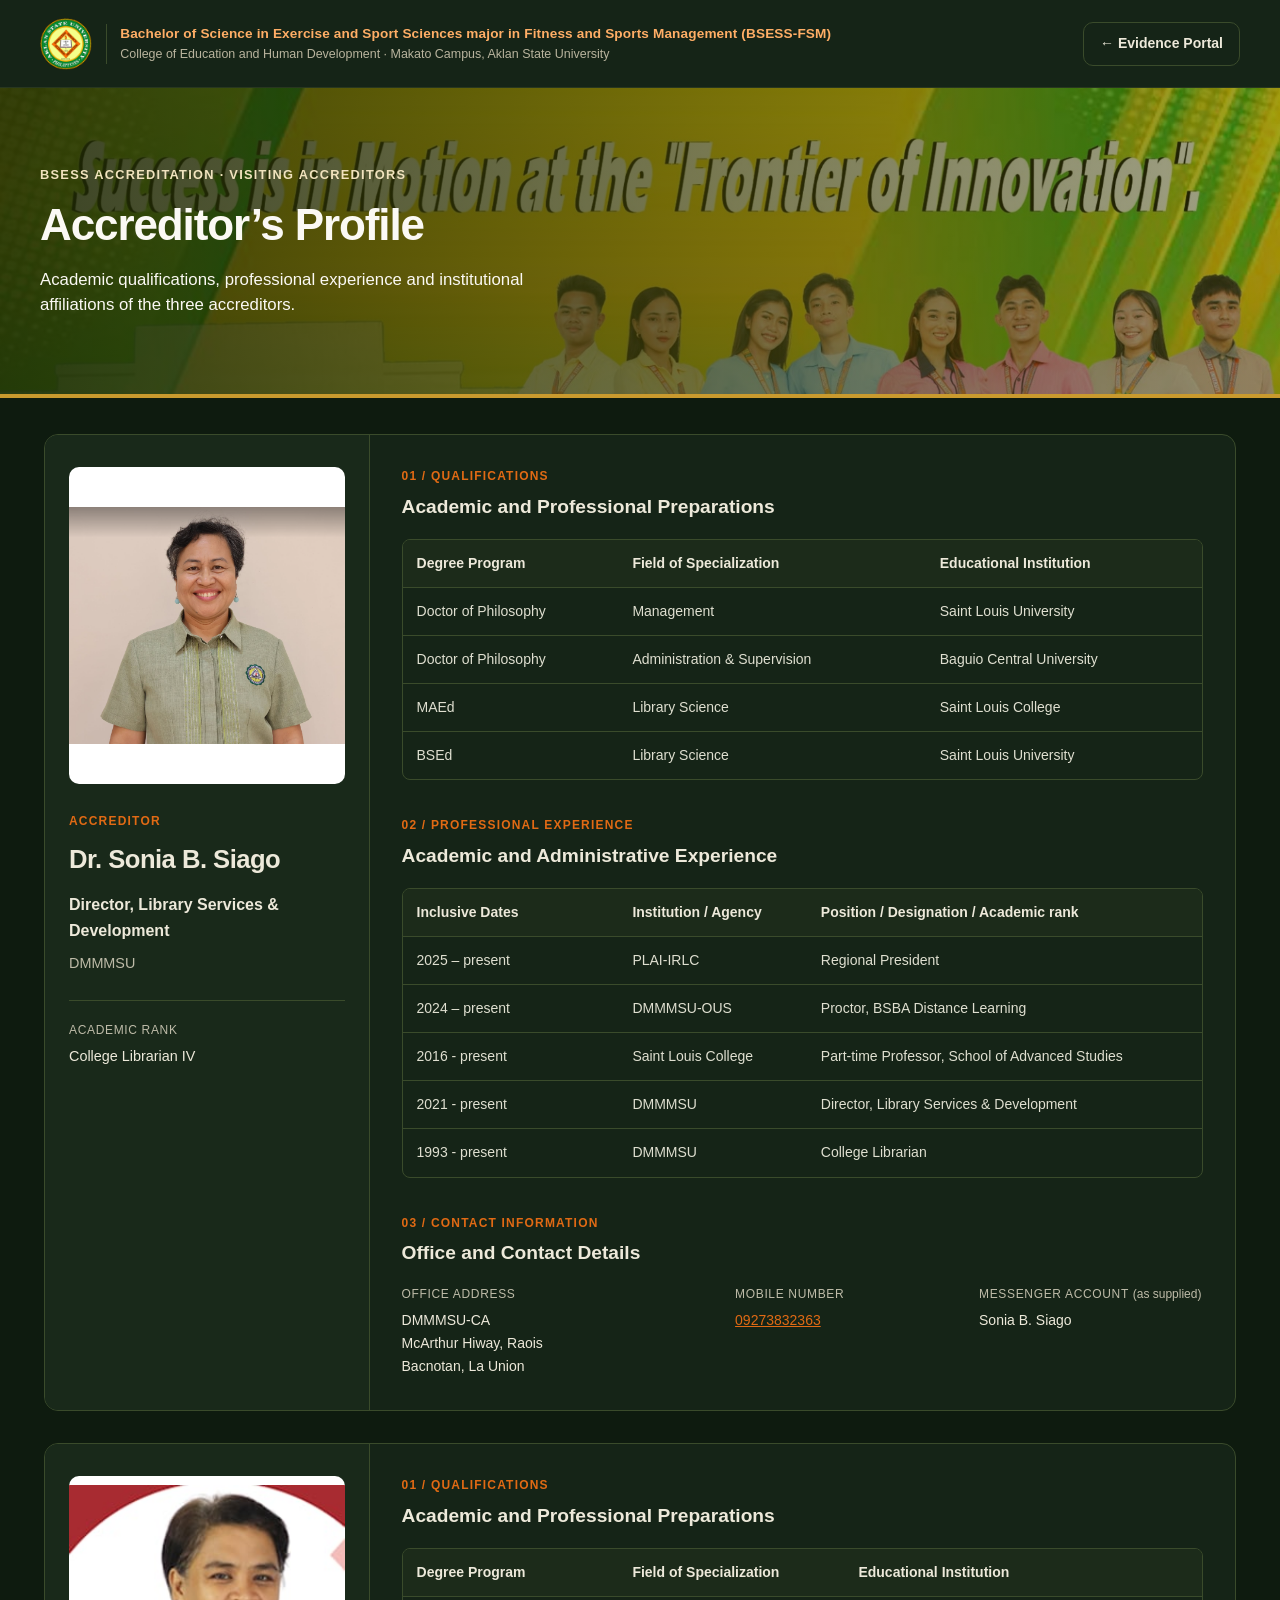
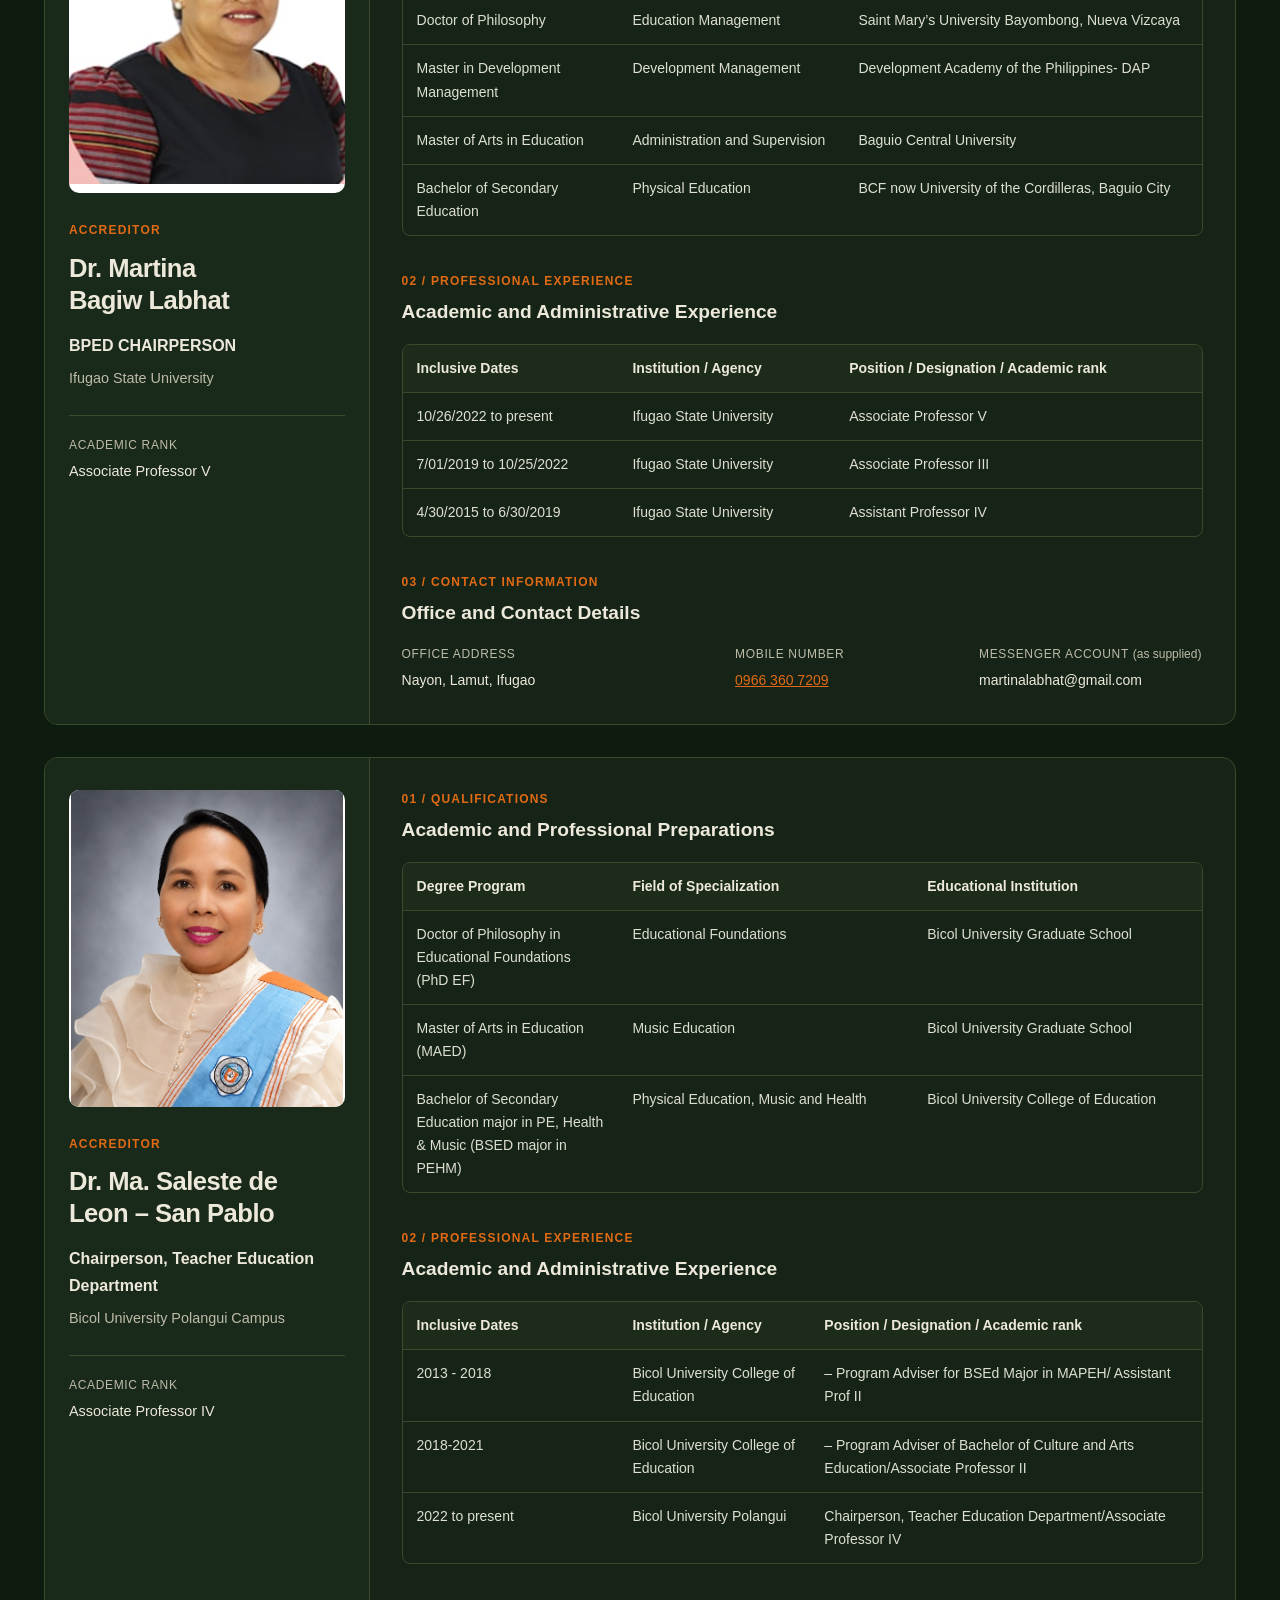
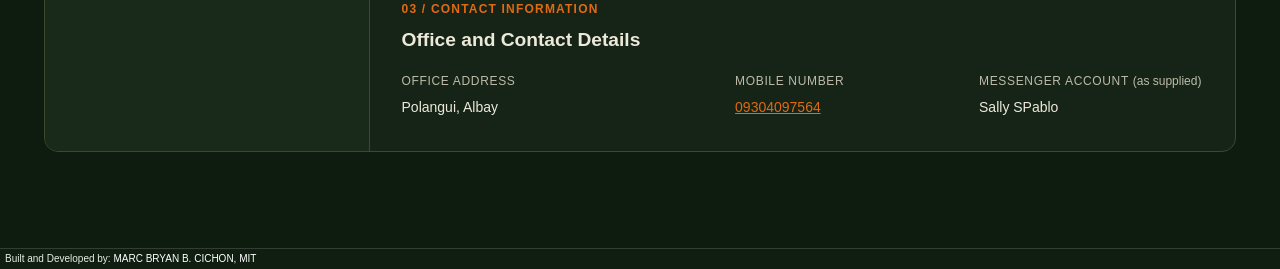
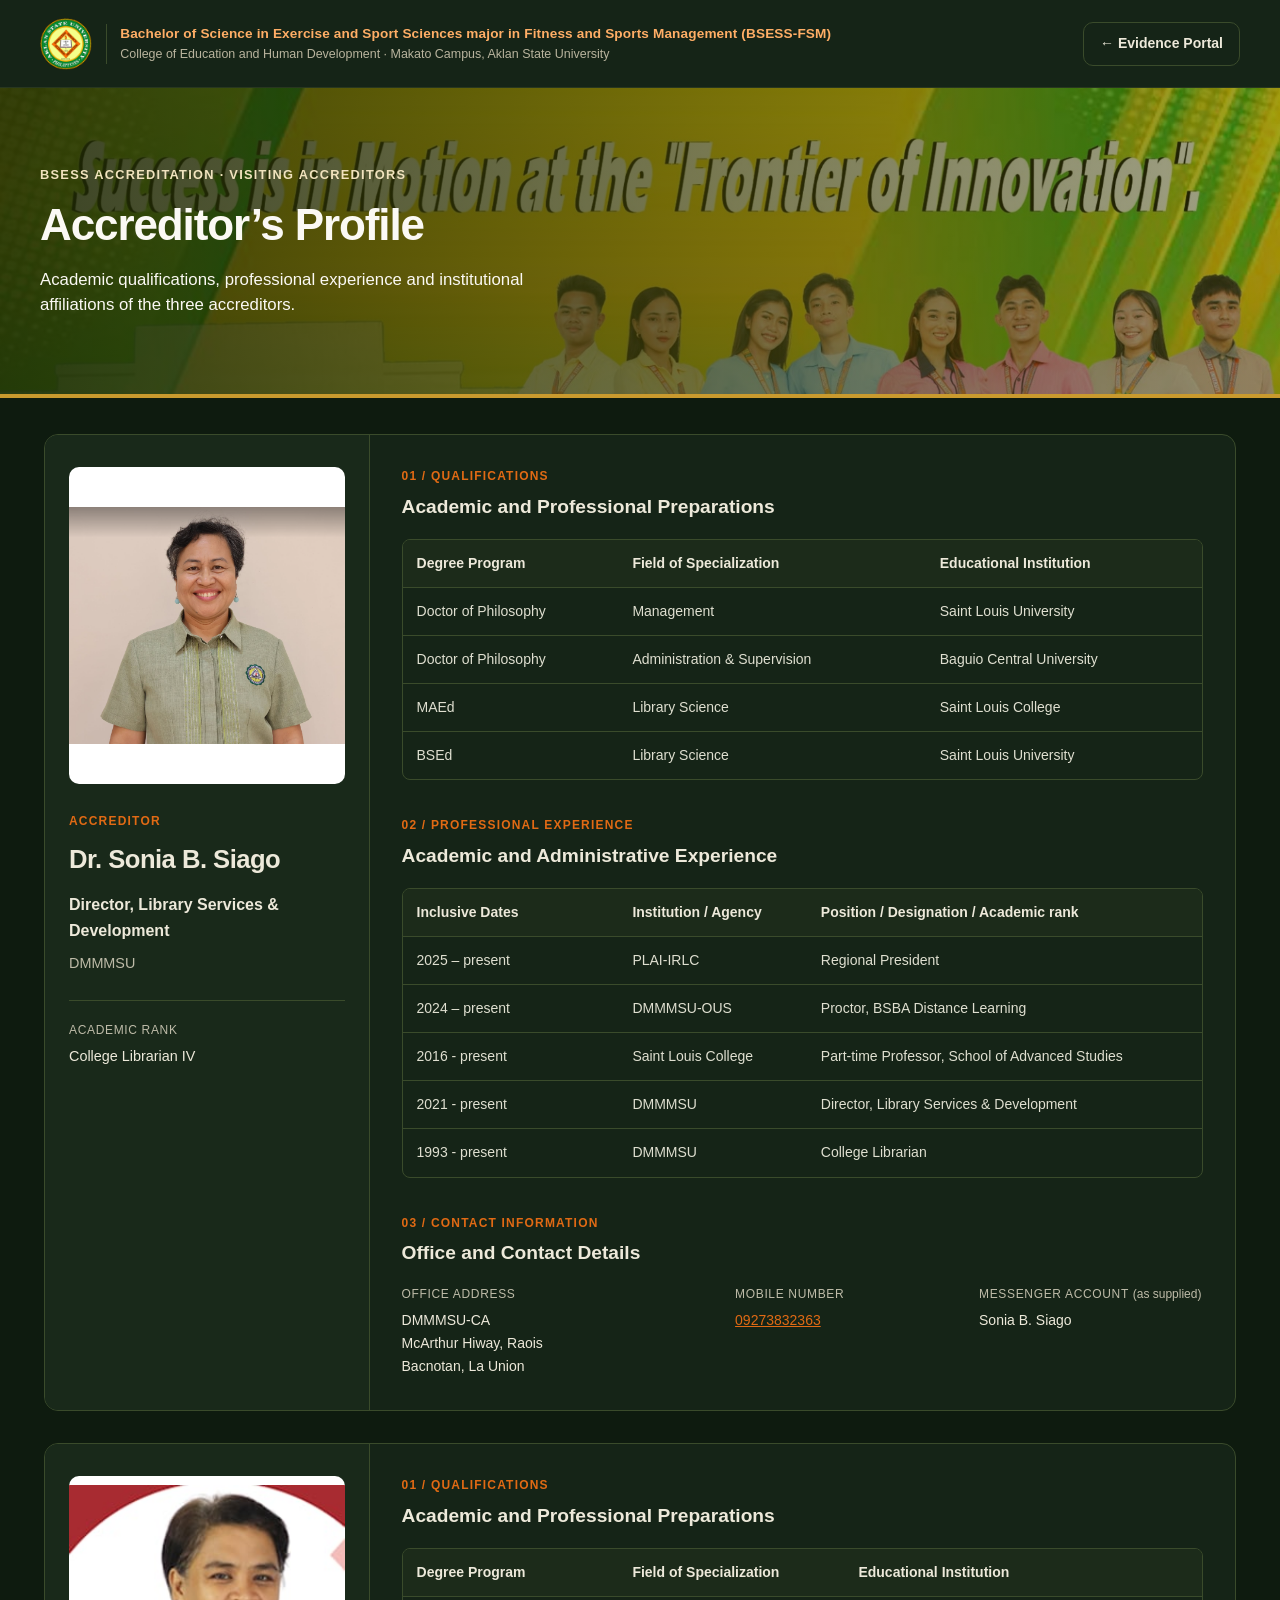
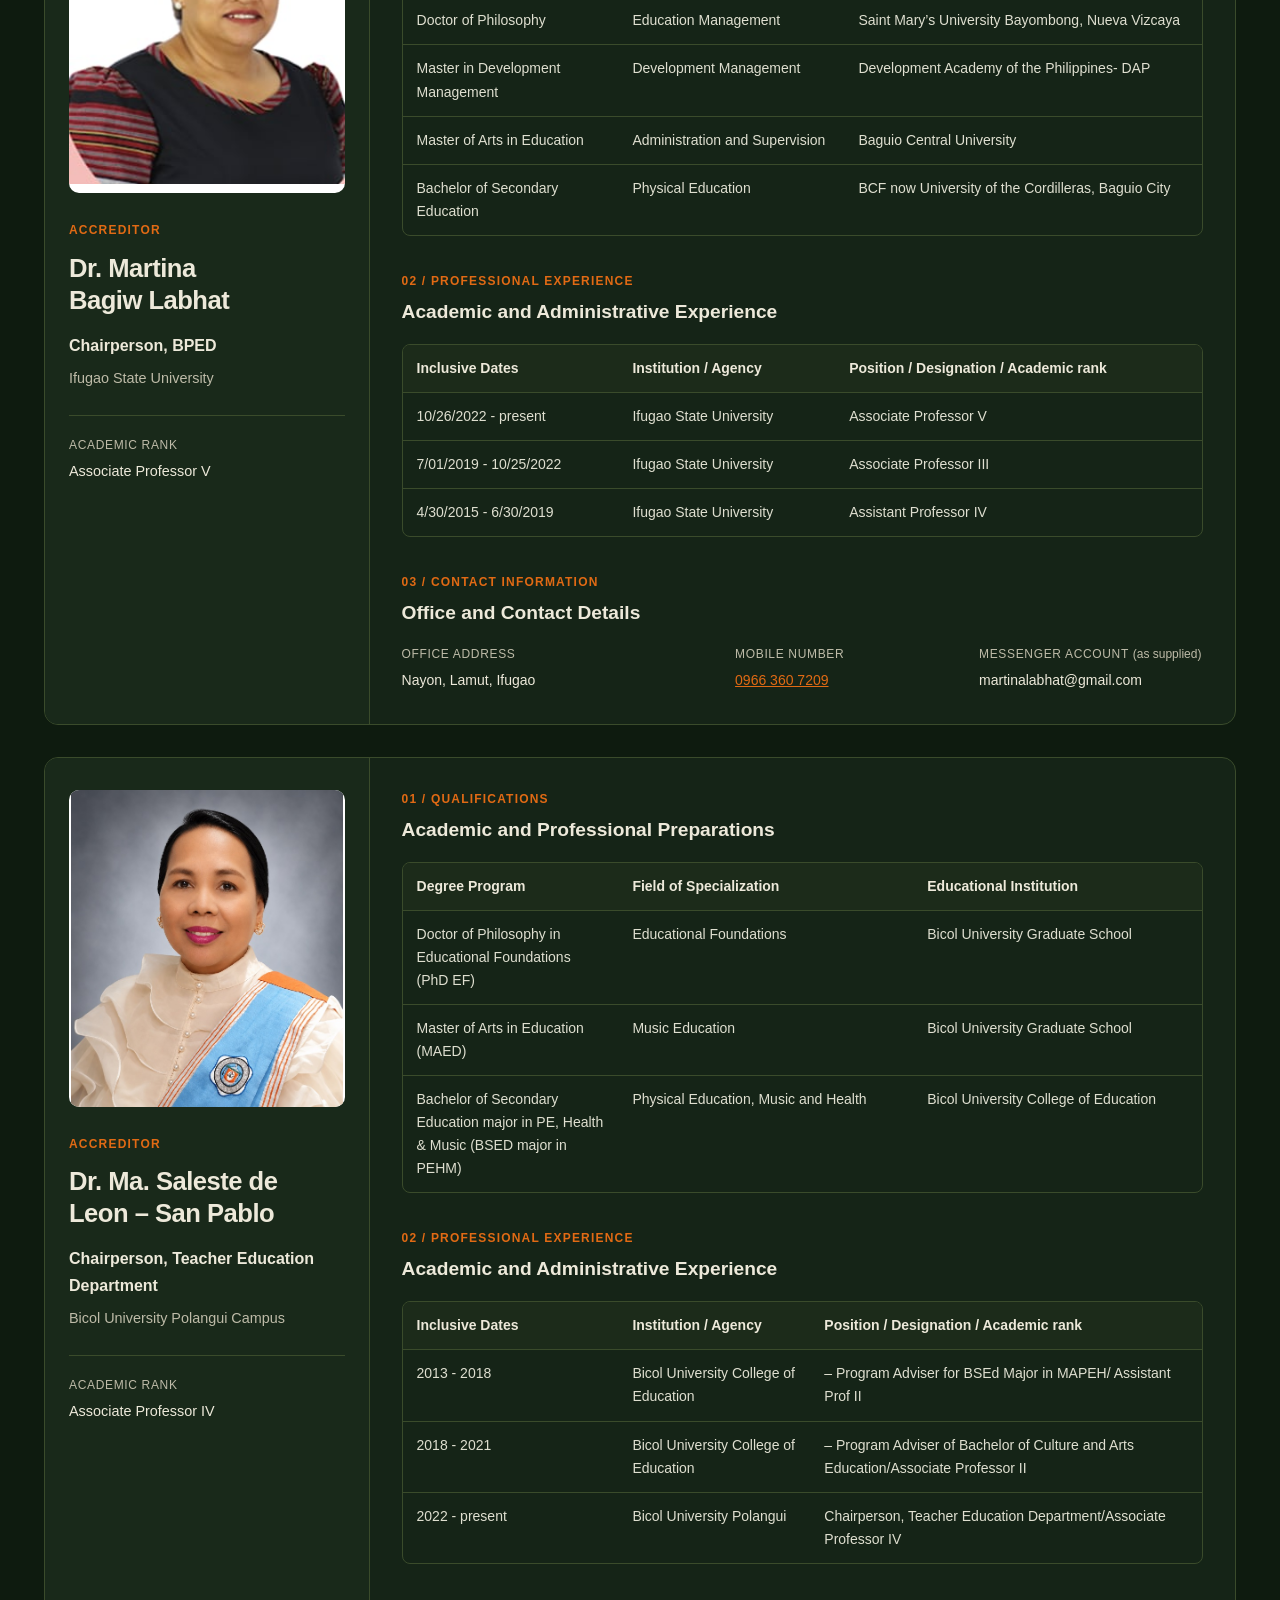
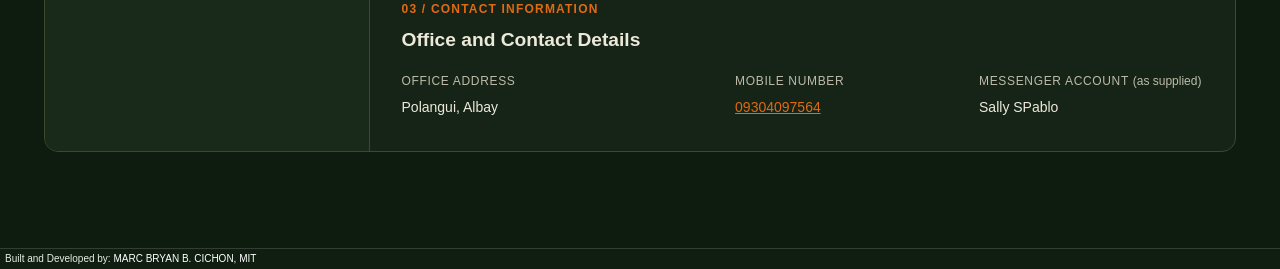
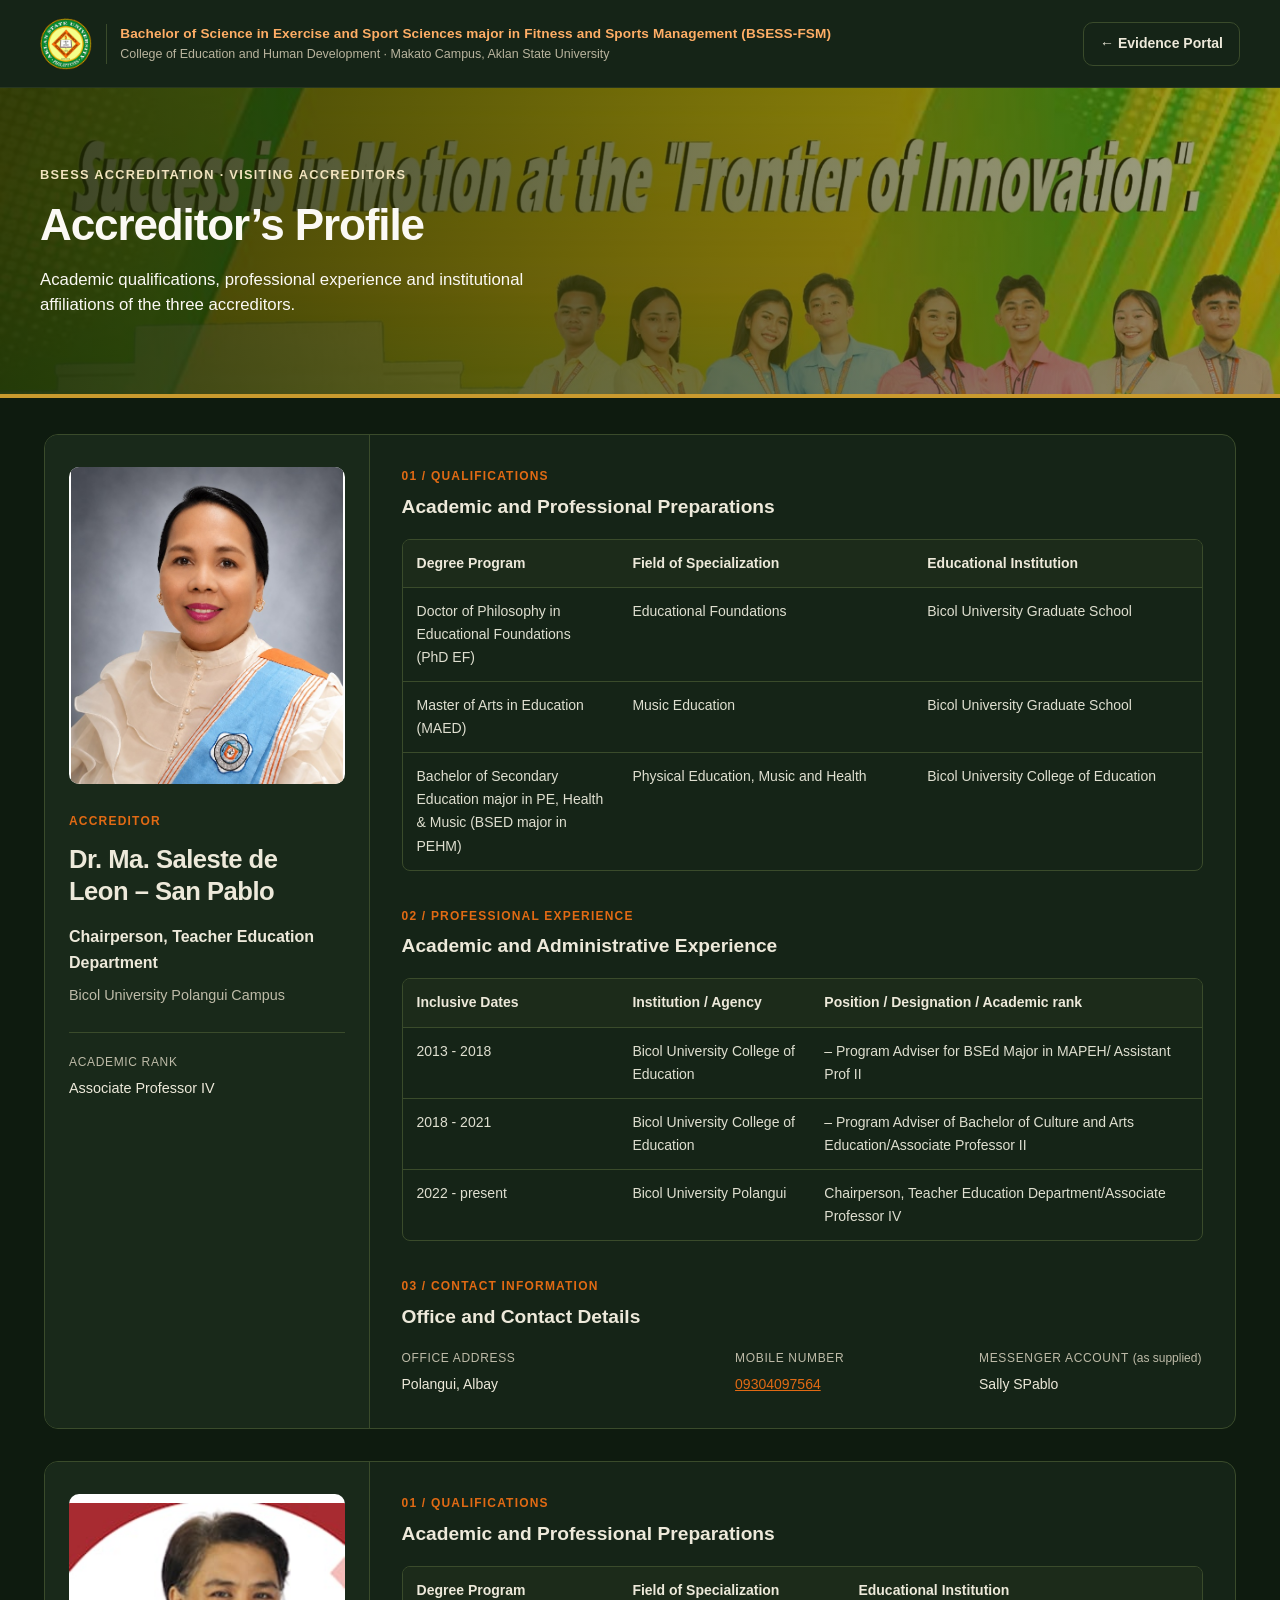
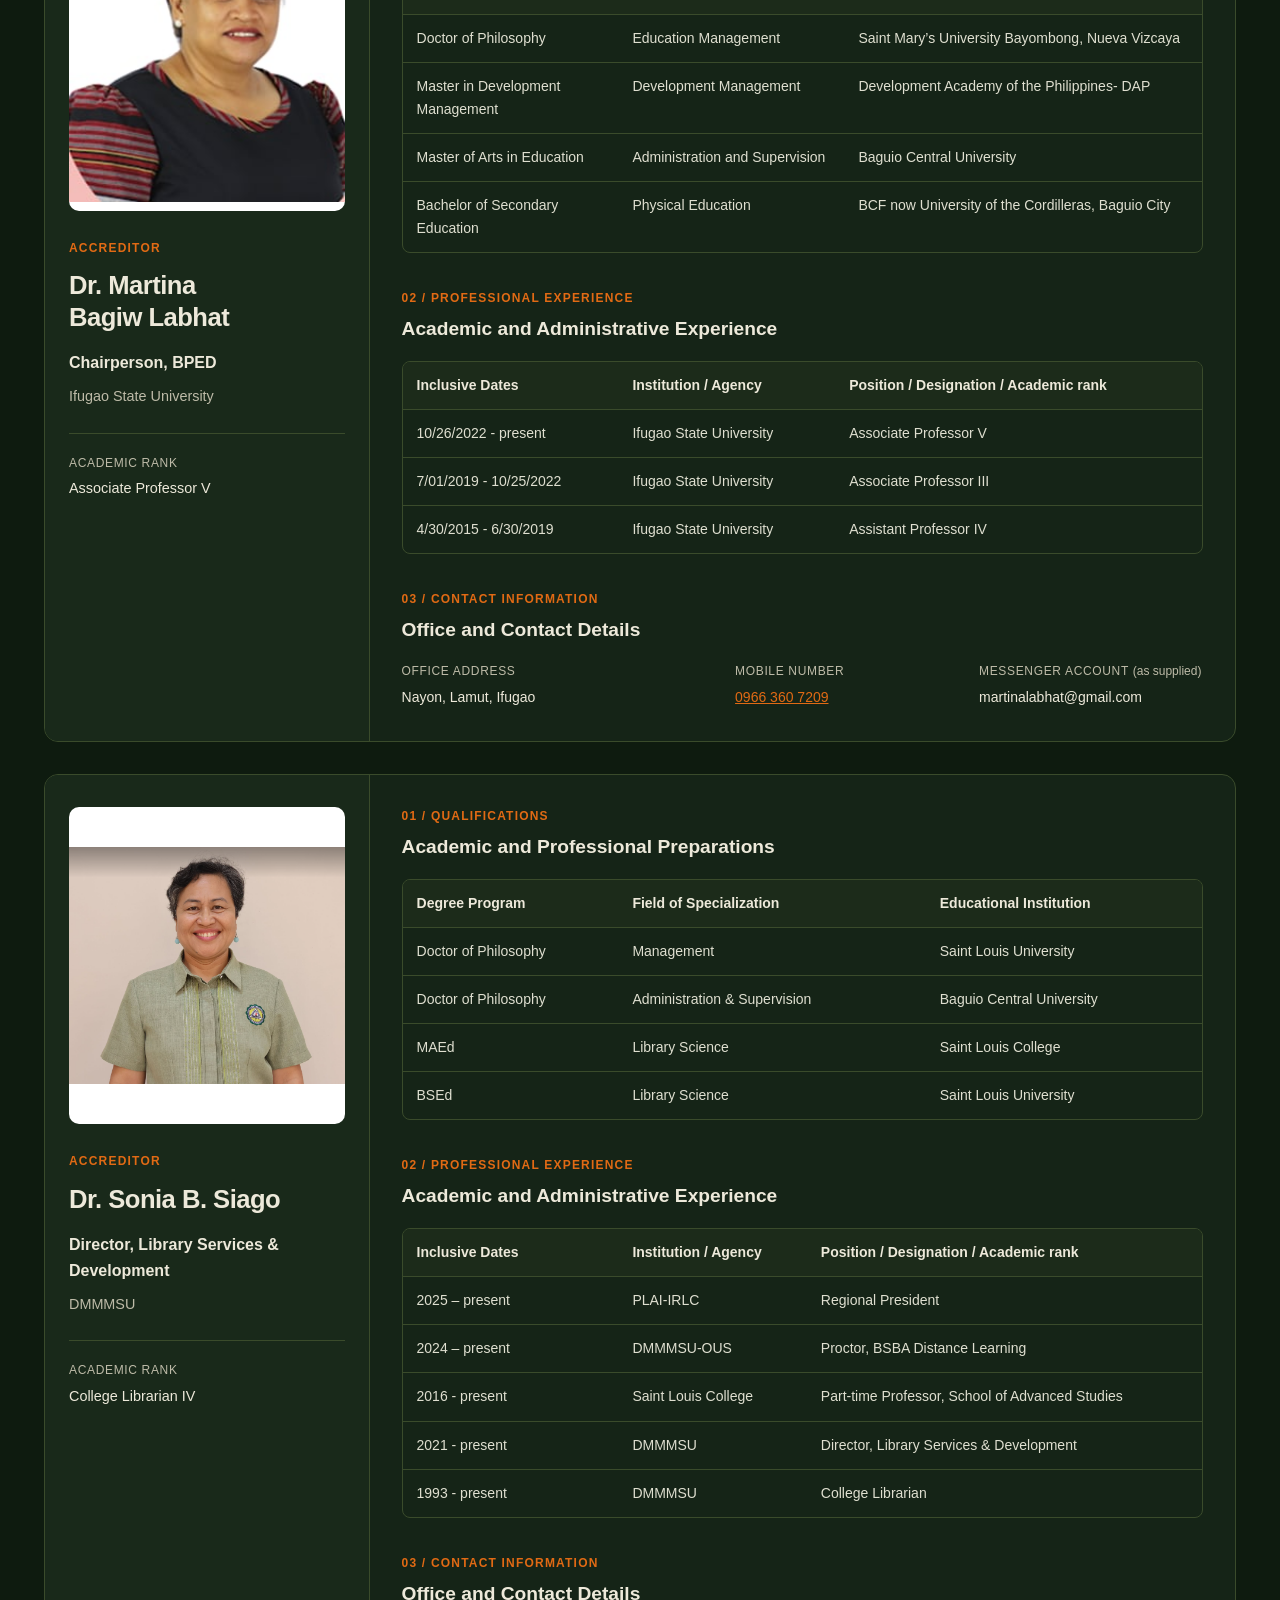
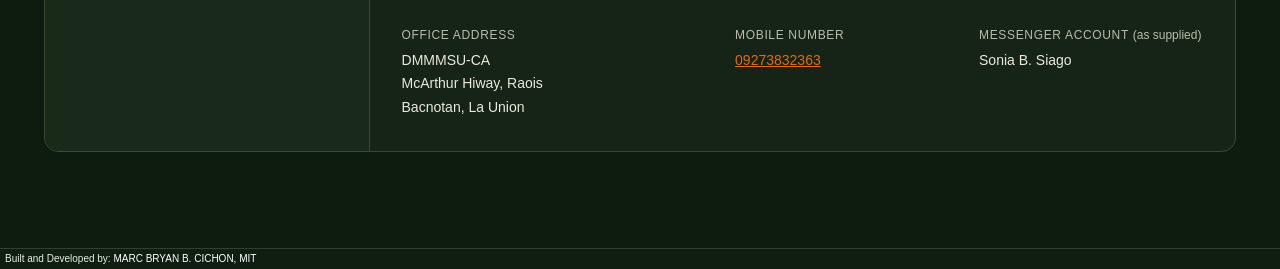
